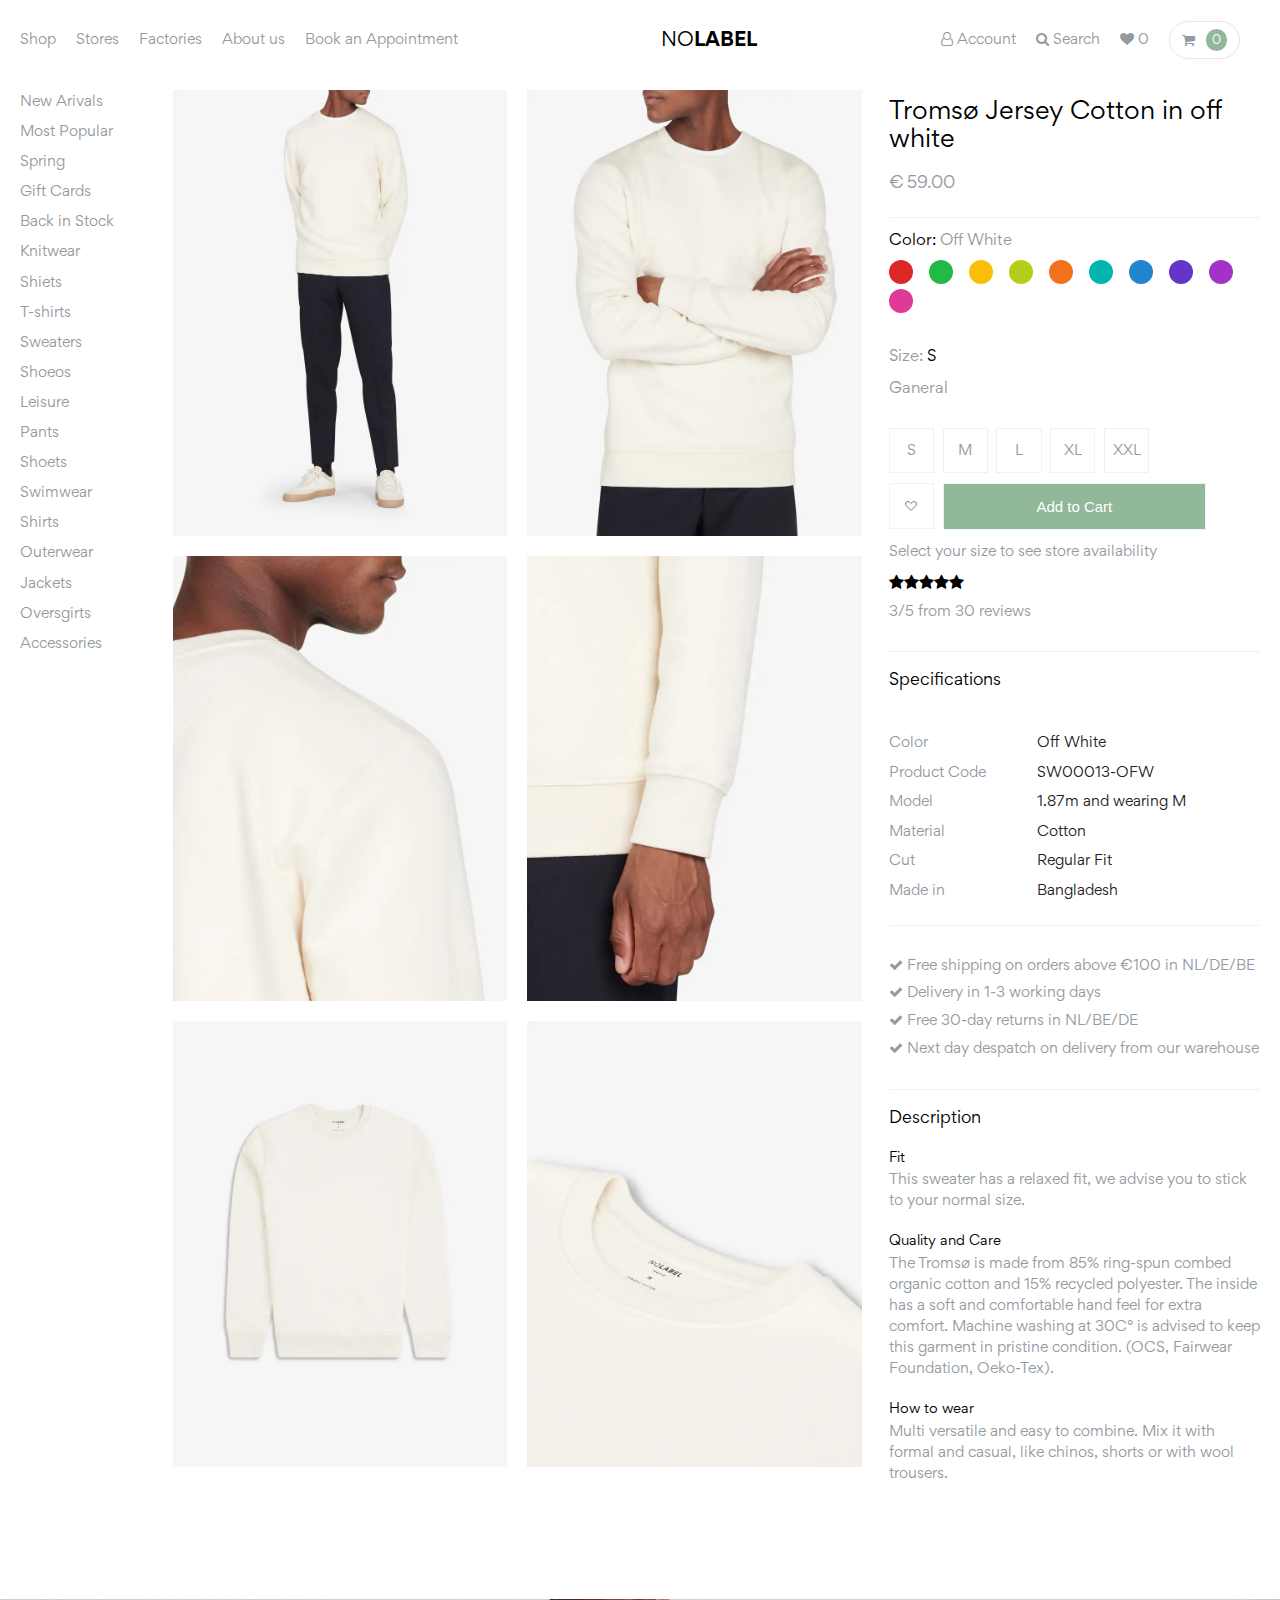
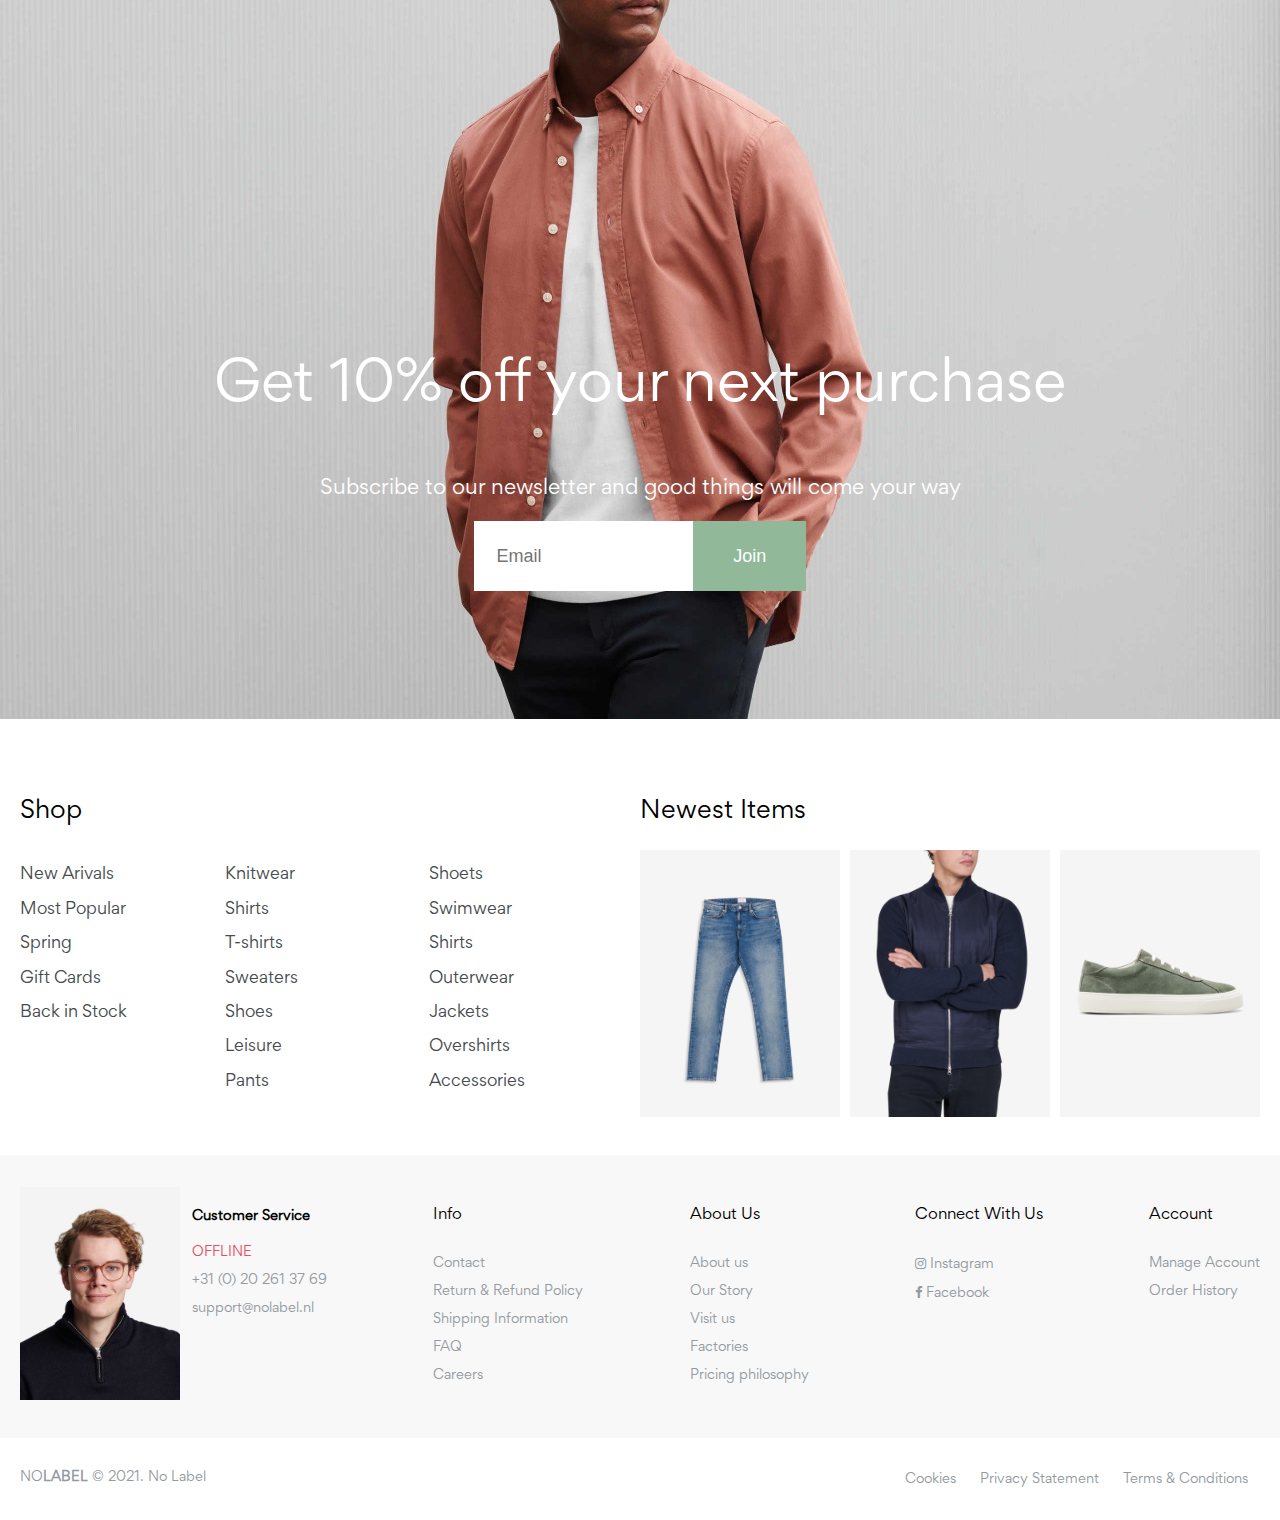
==== product.html @ b24acaa7 "product page update" ====
<!doctype html>
<html lang="en">

<head>
    <meta charset="UTF-8" />
    <meta name="viewport" content="width=device-width, initial-scale=1, user-scalable=no, viewport-fit=cover" />
    <meta http-equiv="X-UA-Compatible" content="ie=edge" />
    <title>NoLabeL</title>
    <meta name="author" content="Noah Makmel" />
    <link rel="stylesheet" href="./assets/styles/font-awesome.min.css" />
    <link rel="stylesheet" href="./assets/styles/style.css" />
    <link rel="stylesheet" href="./assets/styles/product.css" />
    <link rel="icon" href="./assets/images/favico.ico" type="image/x-icon" />
</head>

<body class="fix_navbar">

    <!-- ********** | NAVBAR | ********** -->
    <header class="nav_main">
        <nav class=" container">
            <!-- menu lists -->
            <ul>
                <li><a id="mega_menu_action" href="#">Shop</a></li>
                <li><a href="#">Stores</a></li>
                <li><a href="#">Factories</a></li>
                <li><a href="#">About us</a></li>
                <li><a href="#">Book an Appointment</a></li>
            </ul>
            <!-- logo -->
            <div class="nav_center_h">
                <h3>NO<span>LABEL</span></h3>
            </div>
            <!-- rigth menu -->
            <ul>
                <li>
                    <a href="#">
                        <i class="fa fa-user-o" aria-hidden="true"> </i>
                        <span> Account</span>
                    </a>
                </li>
                <li>
                    <a href="#">
                        <i class="fa fa-search" aria-hidden="true"></i>
                        <span> Search</span>
                    </a>
                </li>
                <li>
                    <a href="#">
                        <i class="fa fa-heart" aria-hidden="true"></i>
                        <span> 0</span>
                    </a>
                </li>
                <li>
                    <a href="#" class="nav_main_list_button">
                        <i class="fa fa-shopping-cart" aria-hidden="true"></i>
                        <span>0</span>
                    </a>
                </li>
            </ul>
        </nav>

        <!-- ********** | NAVBAR SHOP SECTION | ********** -->
        <section class="navbar_shop_mega">
            <div class="container">
                <nav>
                    <div>
                        <ul>
                            <li><a href="#">New Arivals </a></li>
                            <li><a href="#">Most Popular</a></li>
                            <li><a href="#">Spring</a></li>
                            <li><a href="#">Gift Cards</a></li>
                            <li><a href="#">Back in Stock</a></li>
                        </ul>
                        <ul>
                            <li><a href="#">Knitwear </a></li>
                            <li><a href="#">Shirts</a></li>
                            <li><a href="#">T-shirts</a></li>
                            <li><a href="#">Sweaters</a></li>
                            <li><a href="#">Shoes</a></li>
                            <li><a href="#">Leisure Wear</a></li>
                            <li><a href="#">Pants</a></li>
                        </ul>
                        <ul>
                            <li><a href="#">Shorts </a></li>
                            <li><a href="#">Swimwear</a></li>
                            <li><a href="#">Polo Shirts</a></li>
                            <li><a href="#">Outerwear</a></li>
                            <li><a href="#">Jackets</a></li>
                            <li><a href="#">Overshirts</a></li>
                            <li><a href="#">Accessories</a></li>
                        </ul>
                    </div>
                    <div>
                        <ul>
                            <li>
                                <img src="./assets/images/bgImage.jpg" alt="Men in blouse">
                            </li>
                        </ul>
                        <ul>
                            <li>
                                <img src="./assets/images/bgImage.jpg" alt="Men in blouse">
                            </li>
                        </ul>
                    </div>
                </nav>
            </div>
        </section>


        <!-- ********** | MOBILE NAVBAR | ********** -->
        <nav class="nav_main_mob_navbar">
            <div class="container">
                <!-- TODO: EXTERNAL SVGs FILES -->
                <ul>
                    <li id="open_btn">
                        <i class="fa fa-bars" aria-hidden="true"></i>
                    </li>
                    <li id="close_btn">
                        <i class="fa fa-times" aria-hidden="true"></i>
                    </li>
                    <li>
                        <i class="fa fa-search" aria-hidden="true"></i>
                    </li>
                </ul>
                <div class="nav_center_h">
                    <h3>NO<span>LABEL</span></h3>
                </div>
                <ul>
                    <li>
                        <a href="#" class="nav_main_list_button">
                            <i class="fa fa-shopping-cart" aria-hidden="true"></i>
                            <span>0</span>
                        </a>
                    </li>
                </ul>
            </div>
        </nav>

        <!-- ********** | MOBILE MENU | ********** -->
        <nav class="short_mob">

            <ul>
                <li>Shop</li>
                <li><a href="#">New Arivals </a></li>
                <li><a href="#">Most Popular</a></li>
                <li><a href="#">Spring</a></li>
                <li><a href="#">Gift Cards</a></li>
                <li><a href="#">Back in Stock</a></li>
            </ul>

            <div>
                <ul>
                    <li><a href="#">Knitwear </a></li>
                    <li><a href="#">Shirts</a></li>
                    <li><a href="#">T-shirts</a></li>
                    <li><a href="#">Sweaters</a></li>
                    <li><a href="#">Shoes</a></li>
                    <li><a href="#">Leisure</a></li>
                    <li><a href="#">Pants</a></li>
                </ul>
                <ul>
                    <li><a href="#">Shorts </a></li>
                    <li><a href="#">Swimwear</a></li>
                    <li><a href="#">Shirts</a></li>
                    <li><a href="#">Outerwear</a></li>
                    <li><a href="#">Jackets</a></li>
                    <li><a href="#">Overshirts</a></li>
                    <li><a href="#">Accessories</a></li>
                </ul>
            </div>

            <div class="about_stories">
                <p>About Us</p>
                <p>Stores</p>
            </div>

            <ul>
                <li>Account</li>
                <li><a href="#">Login</a></li>
                <li><a href="#">Manage Acoount</a></li>
                <li><a href="#">Create Account</a></li>
            </ul>

            <ul>
                <li>Info</li>
                <li><a href="#">Contact</a></li>
                <li><a href="#">Return & Refund Policy</a></li>
                <li><a href="#">Shipping Information</a></li>
                <li><a href="#">FAQ</a></li>
                <li><a href="#">Careers</a></li>
            </ul>
        </nav>
    </header>


    <!-- ********** | MAIN | ********** -->
    <main>

        <section class="shown_side container">


            <!-- ********** | Extra Nav | *********** -->
            <ul class="shop_nav">
                <li><a href="#">New Arivals</a></li>
                <li><a href="#">Most Popular</a></li>
                <li><a href="#">Spring</a></li>
                <li><a href="#">Gift Cards</a></li>
                <li><a href="#">Back in Stock</a></li>
                <li><a href="#">Knitwear</a></li>
                <li><a href="#">Shiets</a></li>
                <li><a href="#">T-shirts</a></li>
                <li><a href="#">Sweaters</a></li>
                <li><a href="#">Shoeos</a></li>
                <li><a href="#">Leisure</a></li>
                <li><a href="#">Pants</a></li>
                <li><a href="#">Shoets</a></li>
                <li><a href="#">Swimwear</a></li>
                <li><a href="#">Shirts</a></li>
                <li><a href="#">Outerwear</a></li>
                <li><a href="#">Jackets</a></li>
                <li><a href="#">Oversgirts</a></li>
                <li><a href="#">Accessories</a></li>
            </ul>


            <!-- ********** | MOBILE SLIDER | *********** -->
            <div class="mobile_slider">
                <div class="slideshow-container media_img">
                    <img class="mySlides" alt="" src="./assets/images/back01.jpg" />
                    <img class="mySlides" alt="" src="./assets/images/back02.jpg" />
                    <img class="mySlides" alt="" src="./assets/images/back03.jpg" />
                    <img class="mySlides" alt="" src="./assets/images/back04.jpg" />
                    <img class="mySlides" alt="" src="./assets/images/back05.jpg" />
                    <img class="mySlides" alt="" src="./assets/images/back06.jpg" />
                    <img class="mySlides" alt="" src="./assets/images/back07.jpg" />
                    <a class="prev" id="prev_action">&#10094;</a>
                    <a class="next" id="next_action">&#10095;</a>
                </div>
            </div>

            <!-- ********** | PHOTOS | *********** -->
            <div class="imagesshown">
                <div>
                    <img src="./assets/images/back01.jpg" alt="">
                    <img src="./assets/images/back02.jpg" alt="">
                    <img src="./assets/images/back03.jpg" alt="">
                    <img src="./assets/images/back04.jpg" alt="">
                    <img src="./assets/images/back05.jpg" alt="">
                    <img src="./assets/images/back06.jpg" alt="">
                </div>
            </div>

            <!-- ********** | PRODUCT DESIGN & COLORS | ********** -->
            <aside>
                <div class="design_head">
                    <h2>Tromsø Jersey Cotton in off white</h2>
                    <div>€ 59.00</div>
                </div>

                <form action="#" method="POST">

                    <div class="colors_selector">
                        <p><span>Color: </span>Off White</p>

                        <!-- https://codepen.io/wildbeard/pen/eZZPZr  -->
                        <input type="radio" name="color" id="red" value="red" />
                        <label for="red"><span class="red"></span></label>

                        <input type="radio" name="color" id="green" />
                        <label for="green"><span class="green"></span></label>

                        <input type="radio" name="color" id="yellow" />
                        <label for="yellow"><span class="yellow"></span></label>

                        <input type="radio" name="color" id="olive" />
                        <label for="olive"><span class="olive"></span></label>

                        <input type="radio" name="color" id="orange" />
                        <label for="orange"><span class="orange"></span></label>

                        <input type="radio" name="color" id="teal" />
                        <label for="teal"><span class="teal"></span></label>

                        <input type="radio" name="color" id="blue" />
                        <label for="blue"><span class="blue"></span></label>

                        <input type="radio" name="color" id="violet" />
                        <label for="violet"><span class="violet"></span></label>

                        <input type="radio" name="color" id="purple" />
                        <label for="purple"><span class="purple"></span></label>

                        <input type="radio" name="color" id="pink" />
                        <label for="pink"><span class="pink"></span></label>
                    </div>

                    <div class="size_main">
                        <p>Size: <span>S</span></p>
                        <p>Ganeral</p>

                        <div class="size_main">
                            <input type="radio" name="size" id="size_s" />
                            <label for="size_s">S</label>
                            <input type="radio" name="size" id="size_m" />
                            <label for="size_m">M</label>
                            <input type="radio" name="size" id="size_l" />
                            <label for="size_l">L</label>
                            <input type="radio" name="size" id="size_xl" />
                            <label for="size_xl">XL</label>
                            <input type="radio" name="size" id="size_xxl" />
                            <label for="size_xxl">XXL</label>
                        </div>
                    </div>

                    <div class="fav_cart_btns">
                        <button class="fav_btn">
                            <!-- TODO: EXTERNAL FILE -->
                            <svg width="12" height="11">
                                <path
                                    d="M10.705 1.16C10.267.742 9.635.5 8.99.5c-.676 0-1.31.264-1.768.768L5.964 2.442 5.622 2.1l-.903-.904C4.281.758 3.63.5 2.966.5c-.664 0-1.316.258-1.754.697-.95.95-.95 2.568 0 3.57l4.766 4.766 4.775-4.775c.998-.949.998-2.552-.01-3.56l-.038-.039z"
                                    fill-rule="nonzero" fill="none"></path>
                            </svg>
                        </button>
                        <input type="submit" class="cart_btn" value="Add to Cart" />
                    </div>

                </form>

                <p>Select your size to see store availability</p>

                <div class="stars_div">
                    <!-- TODO: NEED TO REPLACE TO SVGs -->
                    <i class="fa fa-star active_star" aria-hidden="true"></i>
                    <i class="fa fa-star active_star" aria-hidden="true"></i>
                    <i class="fa fa-star active_star" aria-hidden="true"></i>
                    <i class="fa fa-star" aria-hidden="true"></i>
                    <i class="fa fa-star" aria-hidden="true"></i>
                </div>
                <p>3/5 from 30 reviews</p>

                <h3>Specifications</h3>
                <ul class="specification">
                    <li>
                        <span>Color</span>
                        <span>Off White</span>
                    </li>
                    <li>
                        <span>Product Code</span>
                        <span>SW00013-OFW</span>
                    </li>
                    <li>
                        <span>Model</span>
                        <span>1.87m and wearing M</span>
                    </li>
                    <li>
                        <span>Material</span>
                        <span>Cotton</span>
                    </li>
                    <li>
                        <span>Cut</span>
                        <span>Regular Fit</span>
                    </li>
                    <li>
                        <span>Made in</span>
                        <span>Bangladesh</span>
                    </li>
                </ul>

                <ul class="chiipng">
                    <!-- TODO: NEED TO REPLACE TO SVGs -->
                    <li>
                        <i class="fa fa-check" aria-hidden="true"></i> Free shipping on orders above €100 in
                        NL/DE/BE
                    </li>
                    <li>
                        <i class="fa fa-check" aria-hidden="true"></i> Delivery in 1-3 working days
                    </li>
                    <li>
                        <i class="fa fa-check" aria-hidden="true"></i> Free 30-day returns in NL/BE/DE
                    </li>
                    <li>
                        <i class="fa fa-check" aria-hidden="true"></i> Next day despatch on delivery from our
                        warehouse
                    </li>
                </ul>


                <div class="fit_quality">
                    <h3>Description</h3>
                    <h5>Fit</h5>
                    <p>This sweater has a relaxed fit, we advise you to stick to your normal size.</p>

                    <h5>Quality and Care</h5>
                    <p>
                        The Tromsø is made from 85% ring-spun combed organic cotton and 15% recycled polyester. The
                        inside has a soft and comfortable hand feel for extra comfort. Machine washing at 30C° is
                        advised to keep this garment in pristine condition. (OCS, Fairwear Foundation, Oeko-Tex).
                    </p>

                    <h5>How to wear</h5>
                    <p>
                        Multi versatile and easy to combine. Mix it with formal and casual, like chinos, shorts or with
                        wool trousers.
                    </p>
                </div>

            </aside>

        </section>

        <!-- ********** | SUBSCRIBE SECTION | ********** -->
        <section class="subscribe">
            <div>
                <h2>Get 10% off your next purchase</h2>
                <p>Subscribe to our newsletter and good things will come your way</p>
                <form action="#" method="POST">
                    <input type="email" placeholder="Email" required />
                    <button type="submit">Join</button>
                </form>
            </div>
        </section>

        <!-- ********** | MENU BEFORE FOOTER SECTION | ********** -->
        <section class="container before_footer">
            <!-- Shop Arrivals -->
            <div class="shop_arrivals_main">
                <h3>Shop</h3>
                <div>
                    <ul>
                        <li><a href="#">New Arivals </a></li>
                        <li><a href="#">Most Popular</a></li>
                        <li><a href="#">Spring</a></li>
                        <li><a href="#">Gift Cards</a></li>
                        <li><a href="#">Back in Stock</a></li>
                    </ul>
                    <ul>
                        <li><a href="#">Knitwear </a></li>
                        <li><a href="#">Shirts</a></li>
                        <li><a href="#">T-shirts</a></li>
                        <li><a href="#">Sweaters</a></li>
                        <li><a href="#">Shoes</a></li>
                        <li><a href="#">Leisure</a></li>
                        <li><a href="#">Pants</a></li>
                    </ul>
                    <ul>
                        <li><a href="#">Shoets </a></li>
                        <li><a href="#">Swimwear</a></li>
                        <li><a href="#">Shirts</a></li>
                        <li><a href="#">Outerwear</a></li>
                        <li><a href="#">Jackets</a></li>
                        <li><a href="#">Overshirts</a></li>
                        <li><a href="#">Accessories</a></li>
                    </ul>
                </div>
            </div>

            <!-- New Items -->
            <div class="pic_arrivals_main">
                <h3>Newest Items</h3>
                <div>
                    <a href="#">
                        <img class="pic-1" alt="" src="./assets/images/img12.jpg" />
                        <img class="pic-2" alt="" src="./assets/images/img13.jpg" />
                    </a>
                    <a href="#">
                        <img class="pic-1" alt="" src="./assets/images/img14.jpg" />
                        <img class="pic-2" alt="" src="./assets/images/img15.jpg" />
                    </a>
                    <a href="#">
                        <img class="pic-1" alt="" src="./assets/images/img16.jpg" />
                        <img class="pic-2" alt="" src="./assets/images/img17.jpg" />
                    </a>
                </div>
            </div>
        </section>


    </main>

    <!-- ********** | FOOTER | ********** -->
    <footer>
        <!-- Nav Footer -->
        <nav class="container">
            <div>
                <div>
                    <img src="./assets/images/CS_Tom.jpg" alt="">
                </div>
                <div>
                    <h5>Customer Service</h5>
                    <p>OFFLINE</p>
                    <a href="tel:+310202613769">+31 (0) 20 261 37 69</a>
                    <a href="mailto:support@nolabel.nl">support@nolabel.nl</a>
                </div>
            </div>
            <div>
                <h4>Info</h4>
                <ul>
                    <li><a href="#">Contact</a></li>
                    <li><a href="#">Return & Refund Policy</a></li>
                    <li><a href="#">Shipping Information</a></li>
                    <li><a href="#">FAQ</a></li>
                    <li><a href="#">Careers</a></li>
                </ul>
            </div>
            <div>
                <h4>About Us</h4>
                <ul>
                    <li><a href="#">About us</a></li>
                    <li><a href="#">Our Story</a></li>
                    <li><a href="#">Visit us</a></li>
                    <li><a href="#">Factories</a></li>
                    <li><a href="#">Pricing philosophy</a></li>
                </ul>
            </div>
            <div>
                <h4>Connect With Us</h4>
                <ul>
                    <!-- TODO: EXTERNAL SVGs FILES -->
                    <li>
                        <a href="#">
                            <i class="fa fa-instagram" aria-hidden="true"></i>
                            Instagram
                        </a>
                    </li>
                    <li>
                        <a href="#">
                            <i class="fa fa-facebook" aria-hidden="true"></i>
                            Facebook
                        </a>
                    </li>
                </ul>
            </div>
            <div>
                <h4>Account</h4>
                <ul>
                    <li><a href="#">Manage Account</a></li>
                    <li><a href="#">Order History</a></li>
                </ul>
            </div>
        </nav>
        <!-- Bottom Footer -->
        <section class="last_footer">
            <div class="container">
                <div>
                    <span>NO<strong>LABEL</strong></span>
                    <span>&copy; 2021. No Label</span>
                </div>
                <ul>
                    <li><a href="#">Cookies</a></li>
                    <li><a href="#">Privacy Statement</a></li>
                    <li><a href="#">Terms &amp; Conditions</a></li>
                </ul>
            </div>
        </section>

    </footer>

    <script src="./assets/scripts/scripts.js"></script>
</body>

</html>
---- assets/styles/style.css ----
@charset "UTF-8";

/* CSS Document */
*,
*::after,
*::before {
    box-sizing: border-box;
}

:focus {
    outline: 0;
}

html {
    line-height: 1.15;
    -webkit-text-size-adjust: 100%;
}

body {
    margin: 0;
    padding: 0;
    font-family: 'Gordita Regular', Verdana, Tahoma, sans-serif;
}

.container {
    width: 100%;
    max-width: 90em;
    margin: 0 auto;
    padding-left: 1.25em;
    padding-right: 1.25em;
}

.hidden {
    display: none;
}

.text-center {
    text-align: center;
}

a {
    color: #949aa1;
    text-decoration: none;
    transition: all .3s;
    position: relative;
    left: 0;
}

a:hover {
    left: 0.1875em;
    color: #000;
}


p {
    color: #949aa1;
    font-size: 14px;
}

.fix_navbar {
    padding-top: 80px;
}

/* ********** | NAVBAR | ********** */
.nav_main {
    position: fixed;
    top: 0;
    width: 100%;
    left: 0;
    z-index: 2;
    background-color: #fff;
}

.nav_main > .container{
    display: flex;
    justify-content: space-between;
    padding-top: 0.9375em;
    padding-bottom: 0.375em;
}
.nav_main > .container a:hover{
    left: 0;
}


/* NAVBAR - menu lists */
.nav_main > .container ul {
    display: flex;
    margin-left: 0;
    padding-left: 0;
    list-style: none;
}

.nav_main > .container ul li {
    margin-right: 1.25em;
}

.nav_main > .container ul a {
    font-size: 0.875em;
}


/* NAVBAR - logo */
.nav_center_h {
    margin-top: -0.1875em;
}

.nav_center_h h3 {
    font-weight: 300;
}

.nav_center_h span {
    font-weight: 600;
    font-family: 'Gordita Bold', Verdana, Tahoma, sans-serif;
    ;
}
/* NAVBAR - rigth menu  */
.nav_main_list_button {
    background-color: #fff;
    border: .075em solid #e7e7e7;
    border-radius: 1.8em;
    display: block;
    padding: 0.55em .85em;
    margin-top: -0.75em;
    display: flex;
    align-items: center;
}

.nav_main_list_button i {
    color: #949aa1;
    transition: color 0.5s;
}
.nav_main_list_button:hover{
    left: 0;
}
.nav_main_list_button:hover i {
    color: #222;
}

.nav_main_list_button span {
    width: 1.8em;
    height: 1.8em;
    display: inline-block;
    background-color: #91b898;
    border-radius: 50%;
    font-size: 0.85em;
    margin-left: 0.9375em;
    color: #fff;
    text-align: center;
    line-height: 2.15em;
}

@media screen and (max-width: 992px) {
    .nav_main > .container {
        display: none;
    }

    .nav_main_list_button {
        border-radius: 1.8em;
        padding: 0.45em .65em;
        margin-top: -0.25em;
    }
    
    .nav_main_list_button span {
        width: 1.5em;
        height: 1.5em;
        border-radius: 50%;
        font-size: 0.55em;
        margin-left: 0.9375em;
        text-align: center;
        line-height: 1.7em;
    }


}


/* ********** | NAVBAR SHOP SECTION | ********** */
.navbar_shop_mega{
    display: none;
}
.navbar_shop_mega nav,
.navbar_shop_mega nav div {
    display: flex;
    justify-content: space-between;
}

.navbar_shop_mega nav div {
    flex-grow: 2;
}
.navbar_shop_mega nav div ul:last-child{
    padding-right: 15%;
}

.navbar_shop_mega nav div:nth-child(2) {
    flex-grow: 1;
}

.navbar_shop_mega ul {
    margin-left: 0;
    padding-left: 0;
    list-style: none;
}

.navbar_shop_mega nav ul li {
    margin-top: 0.7em;
}

.navbar_shop_mega nav a {
    font-size: 0.875em;
}

.navbar_shop_mega nav div:nth-child(2) ul {
    display: flex;
    justify-content: space-between;
    width: 100%;
}
.navbar_shop_mega nav img {
    width: 9.375em;
}


/* ********** | MOBILE NAVBAR | ********** */
.nav_main_mob_navbar {
    display: flex;
    justify-content: space-between;
    padding-top: 0.375em;
    padding-bottom: 0.375em;
}
.nav_main_mob_navbar ul{
    list-style: none;
    display: flex;
    margin-left: 0;
    padding-left: 0;
}
.nav_main_mob_navbar ul li {
    margin-right: 1.25em;
}
.nav_main_mob_navbar ul li:nth-child(2){
    display: none;
}
.nav_main_mob_navbar .container{
    display: flex;
    justify-content: space-between;
    align-items: center;
}



/* ********** | MOBILE MENU | ********** */
.short_mob {
    width: 0;
    overflow-y: scroll;
    height: 92vh;
    position: fixed;
    background-color: #fff;
    transition: all .3s;
}

/* .short_mob.is_open {
    width: 350px;
} */

.short_mob ul {
    list-style: none;
}

.short_mob ul li {
    margin: 1.25em 2.8125em 0 0;
    color: #222;
}

.short_mob ul li a {
    color: #949aa1;
    font-size: 0.875em;
    transition: all .3s;
}

.short_mob ul li a:hover {
    margin-left: 0.1875em;
    color: #000;
}

.short_mob div:nth-child(2){
    display: flex;
}

.about_stories p {
    color: #949aa1;
    font-size: 0.875em;
    border-bottom: 0.0625em solid #f0f1f1;
    padding: 0.625em 0 1.25em 2.5em;
}


@media screen and (min-width: 991px) {
    .nav_main_mob_navbar {
        display: none;
    }
    .short_mob {
        display: none;
    }
}

/* ********** | TEXT SLIDER | ********** */
#slider {
    width: 100%;
    height: 5em;
    overflow: hidden;
    background-color: #f8f8f8;
}

#slider ul {
    position: relative;
    margin: 0;
    margin-top: 0.625em;
    padding: 0;
    transition: all 1s;
    list-style: none;
}

#slider li {
    position: absolute;
    text-align: center;
    width: 100%;
    padding: 1.25em 0;
    background: #f8f8f8;
}


/* ********** | NEW ARRIVALS SECTION | ********** */
.hero {
    background: url('../images/img01.jpg') center no-repeat;
    background-size: cover;
    width: 100%;
    height: 100vh;
    position: relative;
}

.headerHeading {
    position: absolute;
    top: 25%;
    right: 10%;
}

@media only screen and (max-width:991px) {
    .headerHeading {
        right: unset;
        left: 5%;
    }
}


.headerHeading h3 {
    color: #fff;
    font-size: 3.125em;
    margin-bottom: 0.625em;
    font-weight: 300;
    width: 100%;
    max-width: 380px;
}

.headerHeading p {
    color: #fff;
    font-size: 1.25em;
    margin-top: 0;
    font-weight: 300;
}

.headerHeading a {
    margin-top: 2.5em;
    font-size: 1.25em;
    padding: 0.625em 1.5625em;
    border-radius: 0.0725em;
    background-color: #fff;
    color: #000;
    display: inline-block;
    line-height: 1.5em;
}

.headerHeading a:hover {
    background-color: #ebebeb;
    left: 0;
}

/* ********** | NEW ARRIVALS SECTION 01 | ********** */
.main_show {
    margin-top: 5em;
}

.main_show h2 {
    color: #949aa1;
    font-weight: 300;
    padding: 0 0.625em 1em;
    text-align: center;
}

.newshow {
    display: flex;
    justify-content: space-around;
    flex-wrap: wrap;
}

.newshow>div {
    display: flex;
    flex-direction: column;
    align-items: center;
}

.newshow img {
    width: 100%;
    max-width: 40em;
}

.newshow h4 {
    font-size: 1.5em;
    font-weight: 300;
    margin-bottom: 0;
}

.newshow p {
    color: #949aa1;
    text-align: center;
    font-size: 1em;
}

.newshow a {
    display: block;
    font-size: 1em;
    padding: 1em 1.5em;
    border: 0.0313em solid #b9babb;
    margin-bottom: 4em;
}

.newshow a:hover {
    left: 0;
    border: 0.0313em solid #464b4f;
}

.extra_img {
    background: url('../images/asset-10.jpeg') top center no-repeat;
    background-size: cover;
    width: 100%;
    height: 100vh;
}

/* ********** | PRODUCT SECTION | ********** */
.product_sec {
    display: flex;
    justify-content: center;
    flex-wrap: wrap;
    margin-top: 6.25em;
}

.product_sec>a {
    width: 16.25em;
    margin-bottom: 1.25em;
    display: block;
}

.product_sec>a:hover {
    left: 0;
}

.product_sec p {
    font-size: 0.875em;
    margin-top: 0;
    color: #464b4f;
}

.product_sec p span {
    display: inline-block;
    margin-left: 0.8125em;
    color: #949aa1;
    font-size: 0.8125em;
}

.product_sec img {
    width: 16em;
    margin-bottom: 0.8125em;
}


/* ********** | SUBSCRIBE SECTION | **********  */
.subscribe {
    margin-top: 6.25em;
    background: url('../images/img11.jpg') center top no-repeat;
    background-size: cover;
    width: 100%;
    height: 80vh;
    display: flex;
    align-items: flex-end;
    justify-content: center;
    margin-bottom: 3em;
}

.subscribe>div {
    display: flex;
    align-items: center;
    justify-content: center;
    flex-direction: column;
    padding-bottom: 10%;
}

.subscribe h2 {
    font-size: 3.4375em;
    color: #fff;
    font-weight: 300;
    margin-bottom: 0.625em;
    text-align: center;
}

.subscribe p {
    font-size: 1.25em;
    margin-top: 1.25em;
    color: #ffffff;
    font-weight: 400;
    text-align: center;
}

.subscribe form {
    display: flex;
    justify-content: center;
    align-items: center;
}

.subscribe input {
    min-width: 12.5em;
    max-width: 20%;
    height: 3.875em;
    padding-left: 1.25em;
    border: none;
    font-size: 1.125em;
    font-weight: 300;
}

.subscribe button {
    background-color: #91b898;
    margin-left: -0.3125em;
    min-width: 6.25em;
    max-width: 9.375em;
    height: 3.875em;
    border: none;
    font-size: 1.125em;
    font-weight: 300;
    cursor: pointer;
    color: #fff;
}

/* ********** | MENU BEFORE FOOTER SECTION | **********  */
/* Shop Arrivals */
.before_footer {
    display: flex;
    padding-top: 2em;
    padding-bottom: 2em;
}

.shop_arrivals_main,
.pic_arrivals_main {
    flex: 1 0 50%;
}

.shop_arrivals_main h3,
.pic_arrivals_main h3 {
    font-size: 1.5em;
    font-weight: 300;
    margin: 0 0 1em 0;
}

.shop_arrivals_main>div {
    display: flex;
    flex-wrap: wrap;
}

.shop_arrivals_main>div ul {
    margin: 0;
    padding: 0;
    flex-basis: 33%;
    list-style: none;
}

.shop_arrivals_main>div ul a {
    margin-top: 1em;
    display: block;
    color: #464b4f;
}

@media only screen and (max-width:991px) {
    .shop_arrivals_main>div ul {
        flex-basis: 100%;
    }
}


/* New Items */
.pic_arrivals_main>div {
    display: flex;
    flex-wrap: wrap;
    justify-content: space-between;
}

.pic_arrivals_main a:hover {
    left: 0;
}

.pic_arrivals_main a {
    display: block;
    width: 12.5em;
    position: relative
}

.pic_arrivals_main a img {
    width: 100%;
    height: auto
}

/* Hover Animation */
.pic_arrivals_main a .pic-1 {
    opacity: 1;
    transition: all .5s ease-out 0s
}

.pic_arrivals_main a:hover .pic-1 {
    opacity: 0
}

.pic_arrivals_main a .pic-2 {
    position: absolute;
    top: 0;
    left: 0;
    opacity: 0;
    transition: all .5s ease-out 0s
}

.pic_arrivals_main a:hover .pic-2 {
    opacity: 1
}



@media only screen and (max-width:991px) {
    .product-grid {
        margin-bottom: 1.875em
    }
}

/* ********** | FOOTER | ********** */
/* Nav Footer */
footer {
    background-color: #f8f8f8;
}

footer nav {
    padding-top: 2em;
    padding-bottom: 2em;
    display: flex;
    justify-content: space-between;
}

footer nav>div {
    display: flex;
    flex-direction: column;
}

footer nav div:first-child {
    justify-content: space-around;
    flex-direction: row;
}

footer nav div:first-child img {
    width: 10em;
    height: auto;
    margin-right: .75em;
}

footer nav div:first-child>div {
    flex: 1 0 50%;
}

footer nav h4 {
    font-size: 0.9375em;
    font-weight: 300;
}

footer nav ul {
    padding: 0;
    margin: 0;
    list-style: none;
}

footer nav a,
footer nav p {
    margin-top: 1em;
    font-size: 0.8125em;
    display: block;
}

footer nav p {
    color: rgb(231, 77, 101);
}

@media only screen and (max-width:991px) {
    footer nav {
        flex-wrap: wrap;
    }

    footer nav>div {
        flex-basis: 50%;
    }
}

/* Bottom Footer */
.last_footer {
    background-color: #fff;
}

.last_footer .container {
    display: flex;
    flex-wrap: wrap;
    align-items: center;
    padding-top: 2em;
    padding-bottom: 2em;
    justify-content: center;
}

.last_footer .container>div,
.last_footer .container>ul {
    flex: 1 0 50%;
}

.last_footer .container>div,
.last_footer .container>ul a {
    color: #949aa1;
    font-size: 0.8125em;
}

.last_footer .container>ul {
    display: flex;
    justify-content: flex-end;
    list-style: none;
    padding: 0;
    margin: 0;
}

.last_footer .container>ul li {
    margin: 0 .75em;
}

.last_footer .container>ul a:hover {
    color: #000;
}

@media only screen and (max-width:991px) {
    .last_footer .container>div {
        text-align: center;
        margin-bottom: 1.5em;
    }

    .last_footer .container>ul {
        justify-content: center;
    }
}


/* #### FOTNS #### */
@font-face {
    font-family: 'Gordita Regular';
    font-style: normal;
    font-weight: normal;
    src: local('Gordita Regular'), url('../fonts/Gordita Regular.woff') format('woff');
}


@font-face {
    font-family: 'Gordita Regular Italic';
    font-style: normal;
    font-weight: normal;
    src: local('Gordita Regular Italic'), url('../fonts/Gordita Regular Italic.woff') format('woff');
}


@font-face {
    font-family: 'Gordita Thin';
    font-style: normal;
    font-weight: normal;
    src: local('Gordita Thin'), url('../fonts/Gordita Thin.woff') format('woff');
}


@font-face {
    font-family: 'Gordita Thin Italic';
    font-style: normal;
    font-weight: normal;
    src: local('Gordita Thin Italic'), url('../fonts/Gordita Thin Italic.woff') format('woff');
}


@font-face {
    font-family: 'Gordita Light';
    font-style: normal;
    font-weight: normal;
    src: local('Gordita Light'), url('../fonts/Gordita Light.woff') format('woff');
}


@font-face {
    font-family: 'Gordita Light Italic';
    font-style: normal;
    font-weight: normal;
    src: local('Gordita Light Italic'), url('../fonts/Gordita Light Italic.woff') format('woff');
}


@font-face {
    font-family: 'Gordita Medium';
    font-style: normal;
    font-weight: normal;
    src: local('Gordita Medium'), url('../fonts/Gordita Medium.woff') format('woff');
}


@font-face {
    font-family: 'Gordita Medium Italic';
    font-style: normal;
    font-weight: normal;
    src: local('Gordita Medium Italic'), url('../fonts/Gordita Medium Italic.woff') format('woff');
}


@font-face {
    font-family: 'Gordita Bold';
    font-style: normal;
    font-weight: normal;
    src: local('Gordita Bold'), url('../fonts/Gordita Bold.woff') format('woff');
}


@font-face {
    font-family: 'Gordita Bold Italic';
    font-style: normal;
    font-weight: normal;
    src: local('Gordita Bold Italic'), url('../fonts/Gordita Bold Italic.woff') format('woff');
}


@font-face {
    font-family: 'Gordita Black';
    font-style: normal;
    font-weight: normal;
    src: local('Gordita Black'), url('../fonts/Gordita Black.woff') format('woff');
}


@font-face {
    font-family: 'Gordita Black Italic';
    font-style: normal;
    font-weight: normal;
    src: local('Gordita Black Italic'), url('../fonts/Gordita Black Italic.woff') format('woff');
}


@font-face {
    font-family: 'Gordita Ultra';
    font-style: normal;
    font-weight: normal;
    src: local('Gordita Ultra'), url('../fonts/Gordita Ultra.woff') format('woff');
}


@font-face {
    font-family: 'Gordita Ultra Italic';
    font-style: normal;
    font-weight: normal;
    src: local('Gordita Ultra Italic'), url('../fonts/Gordita Ultra Italic.woff') format('woff');
}
---- assets/styles/product.css ----
/* ********** | MAIN | ********** */
.shown_side {
    display: flex;
}

/* ********** | Extra Nav | *********** */

.shop_nav {
    list-style: none;
    margin: 0 2em 0 0;
    padding: 0;
}

.shop_nav a {
    margin-top: 1em;
    display: block;
    font-size: 0.875em;
}

/* ********** | Mobile Slider | ********** */
.slideshow-container {
    position: relative;
    margin: auto;
}

.mobile_slider {
    display: none;
}

.mySlides {
    width: 100%;
}

.prev,
.next {
    cursor: pointer;
    position: absolute;
    top: 50%;
    width: auto;
    margin-top: -1.375em;
    padding: 1em;
    color: white;
    font-weight: bold;
    font-size: 1.125em;
    transition: 0.6s ease;
    border-radius: 0 0.1875em 0.1875em 0;
    user-select: none;
    transition: all .3s;
}

.next {
    right: 0;
    border-radius: 0.1875em 0 0 0.1875em;
}

.prev:hover,
.next:hover {
    background-color: rgba(0, 0, 0, 0.8);
}


.mySlides {
    -webkit-animation-name: mySlides;
    -webkit-animation-duration: 1.5s;
    animation-name: mySlides;
    animation-duration: 1.5s;
}

@-webkit-keyframes mySlides {
    from {
        opacity: .4
    }

    to {
        opacity: 1
    }
}

@keyframes mySlides {
    from {
        opacity: .4
    }

    to {
        opacity: 1
    }
}

@media screen and (min-width: 59.375em) {
    aside {
        width: 25em;
    }

    .hideby1100 {
        display: none;
    }
}

@media screen and (max-width: 68.75em) {
    .list_extra_nav {
        display: none;
    }
}

@media screen and (max-width: 59.375em) {
    .imagesshown {
        display: none;
    }

    .mobile_slider {
        display: block;
    }

    .shown_side {
        flex-wrap: wrap;
    }
}

/* ********** | PHOTOS | *********** */
.imagesshown {
    width: 60%;
    display: flex;
    flex-direction: column;
    flex: 4
}

.imagesshown div {
    display: flex;
    flex-wrap: wrap;
    justify-content: center;
    align-items: center;
}

.imagesshown img {
    width: 45%;
    margin: 0.625em;
}



/* ********** | PRODUCT DESIGN & COLORS | ********** */

aside {
    flex: 2;
    display: flex;
    flex-direction: column;
}

aside h3 {
    font-size: 1em;
    font-weight: 300;
    border-top: 0.0625em solid #f0f1f1;
    padding-top: 1.25em;
}

/* design_head */
.design_head {
    border-bottom: 0.0625em solid #f0f1f1;
    padding-bottom: 1.5em;
}

.design_head h2 {
    font-weight: 300;
    font-size: 1.5em;
}

.design_head div {
    color: #949aa1;
}

/* colors_selector */
.colors_selector span {
    color: #000;
}

.colors_selector p {
    font-size: 0.9375em;
    color: #949aa1;
    margin-bottom: 0.625em;
}


/* https://codepen.io/wildbeard/pen/eZZPZr */
.colors_selector input[type=radio] {
    display: none;
}

.colors_selector input[type=radio]:checked+label span {
    transform: scale(1.25);
}

.colors_selector input[type=radio]:checked+label .red {
    border: 0.125em solid #711313;
}

.colors_selector input[type=radio]:checked+label .orange {
    border: 0.125em solid #873a08;
}

.colors_selector input[type=radio]:checked+label .yellow {
    border: 0.125em solid #816102;
}

.colors_selector input[type=radio]:checked+label .olive {
    border: 0.125em solid #505a0b;
}

.colors_selector input[type=radio]:checked+label .green {
    border: 0.125em solid #0e4e1d;
}

.colors_selector input[type=radio]:checked+label .teal {
    border: 0.125em solid #003633;
}

.colors_selector input[type=radio]:checked+label .blue {
    border: 0.125em solid #103f62;
}

.colors_selector input[type=radio]:checked+label .violet {
    border: 0.125em solid #321a64;
}

.colors_selector input[type=radio]:checked+label .purple {
    border: 0.125em solid #501962;
}

.colors_selector input[type=radio]:checked+label .pink {
    border: 0.125em solid #851554;
}

.colors_selector label {
    display: inline-block;
    width: 1.5em;
    height: 1.5em;
    margin-right: .75em;
    cursor: pointer;
    border-radius: 50%;
}

.colors_selector label:hover span {
    transform: scale(1.25);
}

.colors_selector label span {
    display: block;
    border-radius: 50%;
    width: 100%;
    height: 100%;
    transition: transform 0.2s ease-in-out;
}

.colors_selector label span.red {
    background: #DB2828;
}

.colors_selector label span.orange {
    background: #F2711C;
}

.colors_selector label span.yellow {
    background: #FBBD08;
}

.colors_selector label span.olive {
    background: #B5CC18;
}

.colors_selector label span.green {
    background: #21BA45;
}

.colors_selector label span.teal {
    background: #00B5AD;
}

.colors_selector label span.blue {
    background: #2185D0;
}

.colors_selector label span.violet {
    background: #6435C9;
}

.colors_selector label span.purple {
    background: #A333C8;
}

.colors_selector label span.pink {
    background: #E03997;
}


/* size_main */
.size_main {
    margin-top: 1.875em;
}

.size_main div {
    display: flex;
}

.size_main span {
    color: #000;
}

.size_main p {
    font-size: 0.9375em;
    color: #949aa1;
    margin-bottom: 0.625em;
}


.size_main input[type=radio] {
    display: none;
}

.size_main label,
.fav_btn {
    margin-right: 0.625em;
    background-color: #fff;
    font-size: 0.875em;
    height: 3.225em;
    width: 3.225em;
    border: 0.0313em solid #f0f1f1;
    color: #949aa1;
    cursor: pointer;
    transition: all .3s;
    display: flex;
    align-items: center;
    justify-content: center;
}

.size_main label:hover {
    color: #000;
    background: #f0f1f1;
}

.size_main input[type=radio]:checked+label {
    background-color: #f5f5f5;
}

/* fav_cart_btns */
.fav_cart_btns {
    margin-top: 0.625em;
    display: flex;
}

.fav_btn svg {
    stroke: #777a7c;
}

.fav_btn:hover svg path {
    fill: #777a7c;
}

.cart_btn {
    background-color: #91b898;
    font-size: 0.75em;
    height: 3.125em;
    border: 0.0313em solid #f0f1f1;
    font-size: 0.9375em;
    color: #fff;
    cursor: pointer;
    text-align: center;
    padding: 0 25%;
    margin-left: 0;
    transition: opacity .3s;
}

.cart_btn:hover {
    opacity: 80%;
}

/* stars_div */
.stars_div {
    display: flex;
}

/* specification_main */
.specification {
    list-style: none;
    padding: 0;
}

.specification li {
    display: flex;
    justify-content: space-between;
    margin-top: 0.8375em;
}

.specification span {
    color: #949aa1;
    font-size: 0.875em;
}

.specification span:nth-child(1) {
    flex-basis: 40%;
}

.specification span:nth-child(2) {
    flex-basis: 60%;
    color: #222;
}

/* chiipng */
.chiipng {
    border-top: 0.0625em solid #f0f1f1;
    padding-top: 1.25em;
    margin-top: 0.625em;
    padding-left: 0;
    list-style: none;
}

.chiipng li {
    font-size: 0.875em;
    color: #949aa1;
    margin-top: 0.8375em;
}

/* fit_quality */
.fit_quality h5 {
    font-weight: 300;
    margin-bottom: 0;
}

.fit_quality p {
    line-height: 1.5em;
    margin-top: 0.3125em;
}
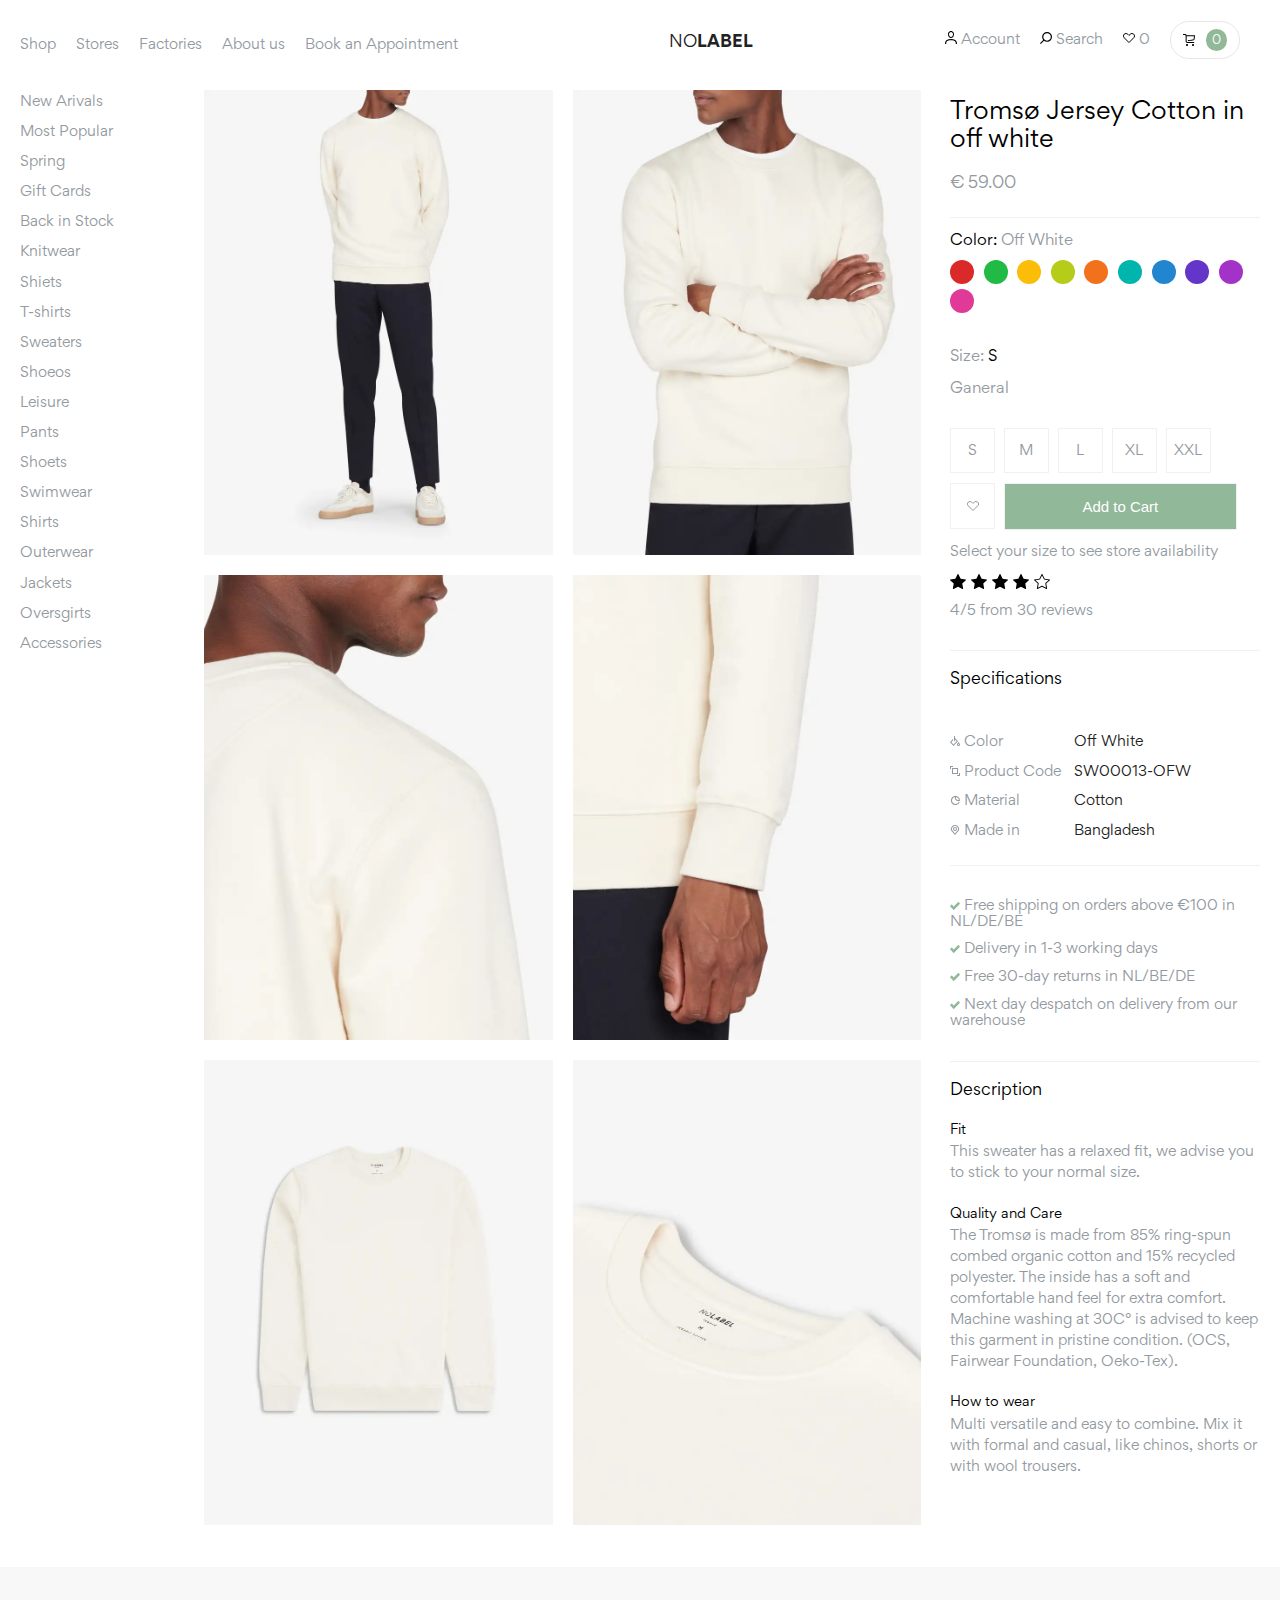
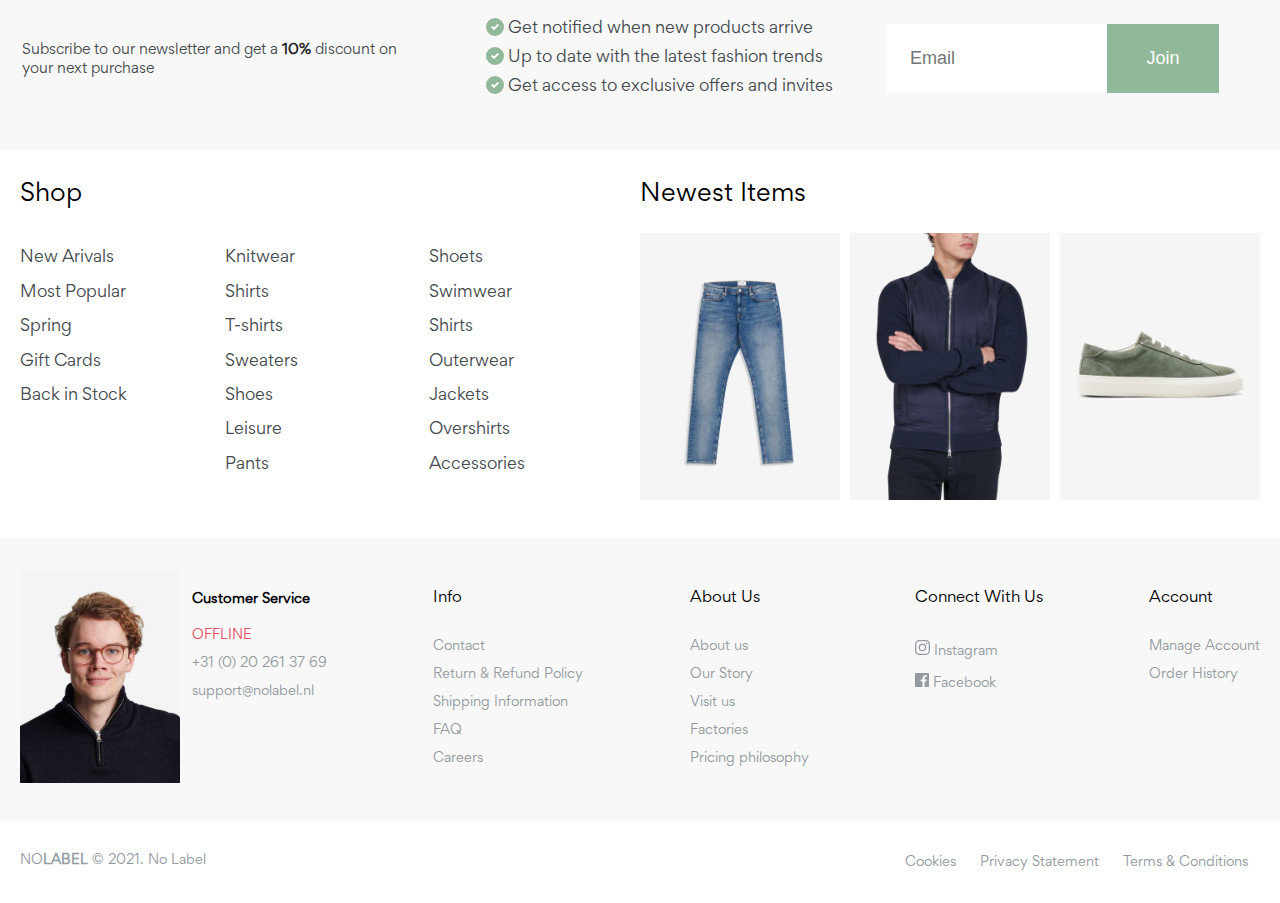
==== commit d863d757: "product page update + svg" ====
--- a/product.html
+++ b/product.html
@@ -7,7 +7,6 @@
     <meta http-equiv="X-UA-Compatible" content="ie=edge" />
     <title>NoLabeL</title>
     <meta name="author" content="Noah Makmel" />
-    <link rel="stylesheet" href="./assets/styles/font-awesome.min.css" />
     <link rel="stylesheet" href="./assets/styles/style.css" />
     <link rel="stylesheet" href="./assets/styles/product.css" />
     <link rel="icon" href="./assets/images/favico.ico" type="image/x-icon" />
@@ -17,7 +16,7 @@
 
     <!-- ********** | NAVBAR | ********** -->
     <header class="nav_main">
-        <nav class=" container">
+        <nav class="container">
             <!-- menu lists -->
             <ul>
                 <li><a id="mega_menu_action" href="#">Shop</a></li>
@@ -28,31 +27,45 @@
             </ul>
             <!-- logo -->
             <div class="nav_center_h">
-                <h3>NO<span>LABEL</span></h3>
+                <a href="index.html">
+                    NO<span>LABEL</span>
+                </a>
             </div>
             <!-- rigth menu -->
             <ul>
                 <li>
                     <a href="#">
-                        <i class="fa fa-user-o" aria-hidden="true"> </i>
+                        <svg width="12" height="13" xmlns="http://www.w3.org/2000/svg">
+                            <path
+                                d="M8.136 5.913C7.565 6.638 6.853 7 6 7c-.853 0-1.566-.363-2.14-1.09C3.287 5.183 3 4.279 3 3.197c0-.565.136-1.094.408-1.588.273-.494.64-.886 1.102-1.175C4.972.144 5.469 0 6 0s1.028.145 1.49.434c.462.29.83.68 1.102 1.175.272.494.408 1.023.408 1.588 0 1.082-.288 1.987-.864 2.716zM7.397 1.66C6.995 1.22 6.53 1 6 1s-.995.219-1.397.656A2.189 2.189 0 0 0 4 3.185c0 .801.19 1.47.572 2.009C4.953 5.73 5.429 6 6 6c.57 0 1.047-.269 1.428-.806C7.81 4.656 8 3.986 8 3.184c0-.58-.2-1.09-.603-1.524zM1.155 13H0l.101-1.22c.125-1.22.694-2.155 1.708-2.805C2.822 8.325 4.219 8 6 8c1.781 0 3.178.324 4.191.971 1.014.647 1.583 1.581 1.708 2.801L12 13h-1.155l-.101-1.116a2.548 2.548 0 0 0-1.17-1.92 4.393 4.393 0 0 0-1.087-.476 7.024 7.024 0 0 0-1.22-.253A11.36 11.36 0 0 0 6 9.168c-.448 0-.87.022-1.267.067a7.024 7.024 0 0 0-1.22.253 4.306 4.306 0 0 0-1.087.48c-.308.196-.57.458-.783.785a2.502 2.502 0 0 0-.387 1.138L1.156 13z"
+                                fill-rule="evenodd" /></svg>
                         <span> Account</span>
                     </a>
                 </li>
                 <li>
                     <a href="#">
-                        <i class="fa fa-search" aria-hidden="true"></i>
+                        <svg width="12" height="12" xmlns="http://www.w3.org/2000/svg">
+                            <path
+                                d="M0 11.147l3.18-3.18a4.805 4.805 0 0 1-1.05-3.036c0-.66.124-1.29.373-1.891A4.822 4.822 0 0 1 3.58 1.442C4.043.98 4.575.623 5.177.374A4.895 4.895 0 0 1 7.069 0a4.963 4.963 0 0 1 3.489 1.442c.463.464.819.996 1.068 1.598.25.601.374 1.232.374 1.891a4.895 4.895 0 0 1-1.442 3.49 4.963 4.963 0 0 1-1.605 1.068c-.602.25-1.23.374-1.884.374A4.806 4.806 0 0 1 4.033 8.82L.853 12 0 11.147zm9.712-3.58a3.602 3.602 0 0 1-2.643 1.095 3.602 3.602 0 0 1-2.644-1.095C3.7 6.842 3.338 5.964 3.338 4.931c0-1.027.362-1.908 1.087-2.643.735-.725 1.617-1.087 2.644-1.087 1.032 0 1.91.362 2.635 1.087A3.602 3.602 0 0 1 10.8 4.931c0 1.033-.362 1.911-1.087 2.636z"
+                                fill-rule="evenodd" /></svg>
                         <span> Search</span>
                     </a>
                 </li>
                 <li>
                     <a href="#">
-                        <i class="fa fa-heart" aria-hidden="true"></i>
+                        <svg width="12" height="11" xmlns="http://www.w3.org/2000/svg">
+                            <path
+                                d="M10.705 1.16C10.267.742 9.635.5 8.99.5c-.676 0-1.31.264-1.768.768L5.964 2.442 5.622 2.1l-.903-.904C4.281.758 3.63.5 2.966.5c-.664 0-1.316.258-1.754.697-.95.95-.95 2.568 0 3.57l4.766 4.766 4.775-4.775c.998-.949.998-2.552-.01-3.56l-.038-.039z"
+                                fill-rule="nonzero" fill="none" stroke="#000" /></svg>
                         <span> 0</span>
                     </a>
                 </li>
                 <li>
                     <a href="#" class="nav_main_list_button">
-                        <i class="fa fa-shopping-cart" aria-hidden="true"></i>
+                        <svg width="12" height="12" xmlns="http://www.w3.org/2000/svg">
+                            <path
+                                d="M3.294 10.294A.963.963 0 0 1 4 10c.275 0 .51.098.706.294A.963.963 0 0 1 5 11c0 .275-.098.51-.294.706A.963.963 0 0 1 4 12a.963.963 0 0 1-.706-.294A.963.963 0 0 1 3 11c0-.275.098-.51.294-.706zm6 0A.963.963 0 0 1 10 10c.275 0 .51.098.706.294A.963.963 0 0 1 11 11c0 .275-.098.51-.294.706A.963.963 0 0 1 10 12a.963.963 0 0 1-.706-.294A.963.963 0 0 1 9 11c0-.275.098-.51.294-.706zM3.578 1.2H12l-.044.538c-.009.175-.051.715-.128 1.621-.076.907-.133 1.478-.171 1.716-.06.404-.25.745-.572 1.022-.322.277-.723.449-1.202.516-.008 0-1.675.195-5.002.587V6.194c.348-.042.903-.106 1.666-.194l2.05-.238c.603-.07.988-.118 1.153-.143.25-.03.456-.106.617-.232a.718.718 0 0 0 .286-.462c.046-.296.129-1.204.247-2.725H3.661v5.194c0 .183.06.33.181.44.12.11.285.166.493.166h6.851v1H4.335c-.483 0-.886-.153-1.208-.46a1.517 1.517 0 0 1-.483-1.146V1.687a.634.634 0 0 0-.226-.48A.753.753 0 0 0 1.894 1H0V0h1.894c.386 0 .734.112 1.046.338.311.225.524.512.638.862z"
+                                fill-rule="evenodd" /></svg>
                         <span>0</span>
                     </a>
                 </li>
@@ -110,16 +123,19 @@
         <!-- ********** | MOBILE NAVBAR | ********** -->
         <nav class="nav_main_mob_navbar">
             <div class="container">
-                <!-- TODO: EXTERNAL SVGs FILES -->
-                <ul>
-                    <li id="open_btn">
-                        <i class="fa fa-bars" aria-hidden="true"></i>
-                    </li>
-                    <li id="close_btn">
-                        <i class="fa fa-times" aria-hidden="true"></i>
-                    </li>
-                    <li>
-                        <i class="fa fa-search" aria-hidden="true"></i>
+                <ul>
+                    <li>
+                        ] <div class="hamburger">
+                            <span class="line"></span>
+                            <span class="line"></span>
+                            <span class="line"></span>
+                        </div>
+                    </li>
+                    <li>
+                        <svg width="12" height="12" xmlns="http://www.w3.org/2000/svg">
+                            <path
+                                d="M0 11.147l3.18-3.18a4.805 4.805 0 0 1-1.05-3.036c0-.66.124-1.29.373-1.891A4.822 4.822 0 0 1 3.58 1.442C4.043.98 4.575.623 5.177.374A4.895 4.895 0 0 1 7.069 0a4.963 4.963 0 0 1 3.489 1.442c.463.464.819.996 1.068 1.598.25.601.374 1.232.374 1.891a4.895 4.895 0 0 1-1.442 3.49 4.963 4.963 0 0 1-1.605 1.068c-.602.25-1.23.374-1.884.374A4.806 4.806 0 0 1 4.033 8.82L.853 12 0 11.147zm9.712-3.58a3.602 3.602 0 0 1-2.643 1.095 3.602 3.602 0 0 1-2.644-1.095C3.7 6.842 3.338 5.964 3.338 4.931c0-1.027.362-1.908 1.087-2.643.735-.725 1.617-1.087 2.644-1.087 1.032 0 1.91.362 2.635 1.087A3.602 3.602 0 0 1 10.8 4.931c0 1.033-.362 1.911-1.087 2.636z"
+                                fill-rule="evenodd" /></svg>
                     </li>
                 </ul>
                 <div class="nav_center_h">
@@ -128,7 +144,11 @@
                 <ul>
                     <li>
                         <a href="#" class="nav_main_list_button">
-                            <i class="fa fa-shopping-cart" aria-hidden="true"></i>
+                            <svg width="12" height="12" xmlns="http://www.w3.org/2000/svg">
+                                <path
+                                    d="M3.294 10.294A.963.963 0 0 1 4 10c.275 0 .51.098.706.294A.963.963 0 0 1 5 11c0 .275-.098.51-.294.706A.963.963 0 0 1 4 12a.963.963 0 0 1-.706-.294A.963.963 0 0 1 3 11c0-.275.098-.51.294-.706zm6 0A.963.963 0 0 1 10 10c.275 0 .51.098.706.294A.963.963 0 0 1 11 11c0 .275-.098.51-.294.706A.963.963 0 0 1 10 12a.963.963 0 0 1-.706-.294A.963.963 0 0 1 9 11c0-.275.098-.51.294-.706zM3.578 1.2H12l-.044.538c-.009.175-.051.715-.128 1.621-.076.907-.133 1.478-.171 1.716-.06.404-.25.745-.572 1.022-.322.277-.723.449-1.202.516-.008 0-1.675.195-5.002.587V6.194c.348-.042.903-.106 1.666-.194l2.05-.238c.603-.07.988-.118 1.153-.143.25-.03.456-.106.617-.232a.718.718 0 0 0 .286-.462c.046-.296.129-1.204.247-2.725H3.661v5.194c0 .183.06.33.181.44.12.11.285.166.493.166h6.851v1H4.335c-.483 0-.886-.153-1.208-.46a1.517 1.517 0 0 1-.483-1.146V1.687a.634.634 0 0 0-.226-.48A.753.753 0 0 0 1.894 1H0V0h1.894c.386 0 .734.112 1.046.338.311.225.524.512.638.862z"
+                                    fill-rule="evenodd"></path>
+                            </svg>
                             <span>0</span>
                         </a>
                     </li>
@@ -197,7 +217,6 @@
     <main>
 
         <section class="shown_side container">
-
 
             <!-- ********** | Extra Nav | *********** -->
             <ul class="shop_nav">
@@ -225,16 +244,17 @@
 
             <!-- ********** | MOBILE SLIDER | *********** -->
             <div class="mobile_slider">
-                <div class="slideshow-container media_img">
-                    <img class="mySlides" alt="" src="./assets/images/back01.jpg" />
-                    <img class="mySlides" alt="" src="./assets/images/back02.jpg" />
-                    <img class="mySlides" alt="" src="./assets/images/back03.jpg" />
-                    <img class="mySlides" alt="" src="./assets/images/back04.jpg" />
-                    <img class="mySlides" alt="" src="./assets/images/back05.jpg" />
-                    <img class="mySlides" alt="" src="./assets/images/back06.jpg" />
-                    <img class="mySlides" alt="" src="./assets/images/back07.jpg" />
-                    <a class="prev" id="prev_action">&#10094;</a>
-                    <a class="next" id="next_action">&#10095;</a>
+                <!-- <div class="slideshow-container media_img"> -->
+                <div>
+                    <img alt="" src="./assets/images/back01.jpg" />
+                    <img alt="" src="./assets/images/back02.jpg" />
+                    <img alt="" src="./assets/images/back03.jpg" />
+                    <img alt="" src="./assets/images/back04.jpg" />
+                    <img alt="" src="./assets/images/back05.jpg" />
+                    <img alt="" src="./assets/images/back06.jpg" />
+                    <img alt="" src="./assets/images/back07.jpg" />
+                    <a class="prev">&#10094;</a>
+                    <a class="next">&#10095;</a>
                 </div>
             </div>
 
@@ -262,7 +282,6 @@
                     <div class="colors_selector">
                         <p><span>Color: </span>Off White</p>
 
-                        <!-- https://codepen.io/wildbeard/pen/eZZPZr  -->
                         <input type="radio" name="color" id="red" value="red" />
                         <label for="red"><span class="red"></span></label>
 
@@ -314,12 +333,10 @@
 
                     <div class="fav_cart_btns">
                         <button class="fav_btn">
-                            <!-- TODO: EXTERNAL FILE -->
-                            <svg width="12" height="11">
+                            <svg width="12" height="11" xmlns="http://www.w3.org/2000/svg" class="css-a1jgzz e1fs849p0">
                                 <path
                                     d="M10.705 1.16C10.267.742 9.635.5 8.99.5c-.676 0-1.31.264-1.768.768L5.964 2.442 5.622 2.1l-.903-.904C4.281.758 3.63.5 2.966.5c-.664 0-1.316.258-1.754.697-.95.95-.95 2.568 0 3.57l4.766 4.766 4.775-4.775c.998-.949.998-2.552-.01-3.56l-.038-.039z"
-                                    fill-rule="nonzero" fill="none"></path>
-                            </svg>
+                                    fill-rule="nonzero" fill="none" stroke="#979797" /></svg>
                         </button>
                         <input type="submit" class="cart_btn" value="Add to Cart" />
                     </div>
@@ -329,57 +346,144 @@
                 <p>Select your size to see store availability</p>
 
                 <div class="stars_div">
-                    <!-- TODO: NEED TO REPLACE TO SVGs -->
-                    <i class="fa fa-star active_star" aria-hidden="true"></i>
-                    <i class="fa fa-star active_star" aria-hidden="true"></i>
-                    <i class="fa fa-star active_star" aria-hidden="true"></i>
-                    <i class="fa fa-star" aria-hidden="true"></i>
-                    <i class="fa fa-star" aria-hidden="true"></i>
-                </div>
-                <p>3/5 from 30 reviews</p>
+
+                    <svg width="16px" height="15px" viewBox="0 0 16 15" xmlns="http://www.w3.org/2000/svg"
+                        xmlns:xlink="http://www.w3.org/1999/xlink">
+                        <g id="Page-1" stroke="none" stroke-width="1" fill="none" fill-rule="evenodd">
+                            <g id="star-3" fill="#000000" fill-rule="nonzero">
+                                <path
+                                    d="M15.9770212,5.69589075 C15.9218964,5.52909441 15.7752408,5.4075367 15.598679,5.38235294 L10.6386065,4.67398292 L8.4203348,0.256782212 C8.34139764,0.099537274 8.17842959,0 8.0000241,0 C7.82158737,0 7.65865056,0.099537274 7.57968215,0.256782212 L5.36131666,4.67398292 L0.401337907,5.38235294 C0.224807413,5.4075367 0.0780892915,5.52909441 0.0229645276,5.69586004 C-0.032191486,5.86265637 0.0138083169,6.04573002 0.141589019,6.16811695 L3.73057364,9.60643721 L2.88345227,14.4614668 C2.8532649,14.6343134 2.92557709,14.8089413 3.06992022,14.9120411 C3.15157612,14.9703323 3.24829446,15 3.34548154,15 C3.42010622,15 3.4949809,14.9825249 3.56354311,14.9470834 L8,12.6548085 L12.4362551,14.9470527 C12.5942232,15.0286542 12.7855661,15.0150795 12.9299092,14.9120104 C13.0742524,14.8089413 13.1465958,14.634252 13.1164397,14.4614054 L12.2690371,9.60643721 L15.8584279,6.16808624 C15.9861774,6.04573002 16.0322084,5.86265637 15.9770212,5.69589075 Z">
+                                </path>
+                            </g>
+                        </g>
+                    </svg>
+                    <svg width="16px" height="15px" viewBox="0 0 16 15" xmlns="http://www.w3.org/2000/svg"
+                        xmlns:xlink="http://www.w3.org/1999/xlink">
+                        <g id="Page-1" stroke="none" stroke-width="1" fill="none" fill-rule="evenodd">
+                            <g id="star-3" fill="#000000" fill-rule="nonzero">
+                                <path
+                                    d="M15.9770212,5.69589075 C15.9218964,5.52909441 15.7752408,5.4075367 15.598679,5.38235294 L10.6386065,4.67398292 L8.4203348,0.256782212 C8.34139764,0.099537274 8.17842959,0 8.0000241,0 C7.82158737,0 7.65865056,0.099537274 7.57968215,0.256782212 L5.36131666,4.67398292 L0.401337907,5.38235294 C0.224807413,5.4075367 0.0780892915,5.52909441 0.0229645276,5.69586004 C-0.032191486,5.86265637 0.0138083169,6.04573002 0.141589019,6.16811695 L3.73057364,9.60643721 L2.88345227,14.4614668 C2.8532649,14.6343134 2.92557709,14.8089413 3.06992022,14.9120411 C3.15157612,14.9703323 3.24829446,15 3.34548154,15 C3.42010622,15 3.4949809,14.9825249 3.56354311,14.9470834 L8,12.6548085 L12.4362551,14.9470527 C12.5942232,15.0286542 12.7855661,15.0150795 12.9299092,14.9120104 C13.0742524,14.8089413 13.1465958,14.634252 13.1164397,14.4614054 L12.2690371,9.60643721 L15.8584279,6.16808624 C15.9861774,6.04573002 16.0322084,5.86265637 15.9770212,5.69589075 Z">
+                                </path>
+                            </g>
+                        </g>
+                    </svg>
+                    <svg width="16px" height="15px" viewBox="0 0 16 15" xmlns="http://www.w3.org/2000/svg"
+                        xmlns:xlink="http://www.w3.org/1999/xlink">
+                        <g id="Page-1" stroke="none" stroke-width="1" fill="none" fill-rule="evenodd">
+                            <g id="star-3" fill="#000000" fill-rule="nonzero">
+                                <path
+                                    d="M15.9770212,5.69589075 C15.9218964,5.52909441 15.7752408,5.4075367 15.598679,5.38235294 L10.6386065,4.67398292 L8.4203348,0.256782212 C8.34139764,0.099537274 8.17842959,0 8.0000241,0 C7.82158737,0 7.65865056,0.099537274 7.57968215,0.256782212 L5.36131666,4.67398292 L0.401337907,5.38235294 C0.224807413,5.4075367 0.0780892915,5.52909441 0.0229645276,5.69586004 C-0.032191486,5.86265637 0.0138083169,6.04573002 0.141589019,6.16811695 L3.73057364,9.60643721 L2.88345227,14.4614668 C2.8532649,14.6343134 2.92557709,14.8089413 3.06992022,14.9120411 C3.15157612,14.9703323 3.24829446,15 3.34548154,15 C3.42010622,15 3.4949809,14.9825249 3.56354311,14.9470834 L8,12.6548085 L12.4362551,14.9470527 C12.5942232,15.0286542 12.7855661,15.0150795 12.9299092,14.9120104 C13.0742524,14.8089413 13.1465958,14.634252 13.1164397,14.4614054 L12.2690371,9.60643721 L15.8584279,6.16808624 C15.9861774,6.04573002 16.0322084,5.86265637 15.9770212,5.69589075 Z">
+                                </path>
+                            </g>
+                        </g>
+                    </svg>
+                    <svg width="16px" height="15px" viewBox="0 0 16 15" xmlns="http://www.w3.org/2000/svg"
+                        xmlns:xlink="http://www.w3.org/1999/xlink">
+                        <g id="Page-1" stroke="none" stroke-width="1" fill="none" fill-rule="evenodd">
+                            <g id="star-3" fill="#000000" fill-rule="nonzero">
+                                <path
+                                    d="M15.9770212,5.69589075 C15.9218964,5.52909441 15.7752408,5.4075367 15.598679,5.38235294 L10.6386065,4.67398292 L8.4203348,0.256782212 C8.34139764,0.099537274 8.17842959,0 8.0000241,0 C7.82158737,0 7.65865056,0.099537274 7.57968215,0.256782212 L5.36131666,4.67398292 L0.401337907,5.38235294 C0.224807413,5.4075367 0.0780892915,5.52909441 0.0229645276,5.69586004 C-0.032191486,5.86265637 0.0138083169,6.04573002 0.141589019,6.16811695 L3.73057364,9.60643721 L2.88345227,14.4614668 C2.8532649,14.6343134 2.92557709,14.8089413 3.06992022,14.9120411 C3.15157612,14.9703323 3.24829446,15 3.34548154,15 C3.42010622,15 3.4949809,14.9825249 3.56354311,14.9470834 L8,12.6548085 L12.4362551,14.9470527 C12.5942232,15.0286542 12.7855661,15.0150795 12.9299092,14.9120104 C13.0742524,14.8089413 13.1465958,14.634252 13.1164397,14.4614054 L12.2690371,9.60643721 L15.8584279,6.16808624 C15.9861774,6.04573002 16.0322084,5.86265637 15.9770212,5.69589075 Z">
+                                </path>
+                            </g>
+                        </g>
+                    </svg>
+
+                    <svg width="16px" height="15px" viewBox="0 0 16 15" version="1.1" xmlns="http://www.w3.org/2000/svg"
+                        xmlns:xlink="http://www.w3.org/1999/xlink">
+                        <g id="Page-1" stroke="none" stroke-width="1" fill="none" fill-rule="evenodd">
+                            <g id="star-2" fill="#000000" fill-rule="nonzero">
+                                <path
+                                    d="M15.9770354,5.69586742 C15.9219105,5.52907177 15.7752232,5.40754527 15.598661,5.3823309 L10.6386058,4.67396378 L8.4203591,0.25678116 C8.34139046,0.0995368664 8.1784532,0 8.00001597,0 C7.82160998,0 7.65864147,0.0995675782 7.57967284,0.25678116 L5.36130113,4.6739945 L0.401339719,5.3823309 C0.22477748,5.40754527 0.0780901975,5.52910248 0.0229652791,5.69586742 C-0.0321908892,5.86263237 0.0138090427,6.04570527 0.141558854,6.16809169 L3.73055354,9.60642859 L2.88342979,14.4614383 C2.85327359,14.6342535 2.92558598,14.808942 3.06992952,14.91198 C3.2142418,15.0150181 3.40555402,15.0286234 3.56358504,14.9470529 L7.99998472,12.6548488 L12.4362594,14.9470836 C12.504853,14.982525 12.5797279,15 12.6543528,15 C12.7515402,15 12.84829,14.9703324 12.9299149,14.9120108 C13.0742585,14.808942 13.1465708,14.6342842 13.1164146,14.4614383 L12.2690409,9.60642859 L15.8584106,6.1681224 C15.9861916,6.04570527 16.0321916,5.86263237 15.9770354,5.69586742 Z M11.4381984,9.11568512 C11.3276985,9.2215179 11.2772611,9.37403258 11.3033861,9.52347608 L12.0318537,13.6971757 L8.2181719,11.7266161 C8.0816096,11.6560711 7.91845359,11.6560711 7.78189129,11.7266161 L3.96799069,13.6971757 L4.69623961,9.52344537 C4.72230207,9.37400187 4.6718959,9.22154861 4.56145856,9.11571583 L1.47611938,6.15989165 L5.74001931,5.55090784 C5.89270659,5.52910248 6.02464389,5.43487875 6.09295629,5.29891772 L7.99998472,1.50152945 L9.90695065,5.29888701 C9.97526304,5.43484804 10.1072003,5.52910248 10.2598876,5.55090784 L14.5238501,6.15986094 L11.4381984,9.11568512 Z"
+                                    id="Shape"></path>
+                            </g>
+                        </g>
+                    </svg>
+
+                </div>
+                <p>4/5 from 30 reviews</p>
 
                 <h3>Specifications</h3>
                 <ul class="specification">
                     <li>
-                        <span>Color</span>
-                        <span>Off White</span>
-                    </li>
-                    <li>
-                        <span>Product Code</span>
-                        <span>SW00013-OFW</span>
-                    </li>
-                    <li>
-                        <span>Model</span>
-                        <span>1.87m and wearing M</span>
-                    </li>
-                    <li>
-                        <span>Material</span>
-                        <span>Cotton</span>
-                    </li>
-                    <li>
-                        <span>Cut</span>
-                        <span>Regular Fit</span>
-                    </li>
-                    <li>
-                        <span>Made in</span>
-                        <span>Bangladesh</span>
+                        <div>
+                            <svg xmlns="http://www.w3.org/2000/svg" width="10" height="10">
+                                <g fill="#949aa1" fill-rule="nonzero">
+                                    <path
+                                        d="M8.91 6.548L8.5 6l-.41.548A5.203 5.203 0 0 0 7 8.63C7 9.387 7.672 10 8.5 10S10 9.387 10 8.63a5.203 5.203 0 0 0-1.09-2.082zM8.5 9.087c-.276 0-.5-.205-.5-.457.109-.348.278-.678.5-.977.222.3.391.63.5.977a.437.437 0 0 1-.146.323.525.525 0 0 1-.354.134zM4.95 1.843V0H4v5.149h.95V3.306l1.7 1.843-3.125 3.389-2.176-2.359 1.7-1.843V2.873L0 6.18 3.525 10 8 5.15z" />
+                                </g>
+                            </svg>
+                            Color
+                        </div>
+                        <div>Off White</div>
+                    </li>
+                    <li>
+                        <div>
+                            <svg xmlns="http://www.w3.org/2000/svg" width="10" height="10">
+                                <g fill="#949aa1" fill-rule="nonzero">
+                                    <path d="M3 0H0v3h1V1h2z" />
+                                    <path d="M8 2H2v6h6V2zM7 7H3V3h4v4z" />
+                                    <path d="M9 7v2H7v1h3V7z" />
+                                </g>
+                            </svg>
+                            Product Code
+                        </div>
+                        <div>SW00013-OFW</div>
+                    </li>
+                    <li>
+                        <div>
+                            <svg xmlns="http://www.w3.org/2000/svg" width="10" height="10">
+                                <path
+                                    d="M8.63 7A3.49 3.49 0 1 1 5 2.05V3a3 3 0 0 0 3 3h2a4.39 4.39 0 0 0 0-.5A4.57 4.57 0 1 0 9.72 7H8.63zM6 2.05A3.49 3.49 0 0 1 8.95 5H8a2 2 0 0 1-2-2v-.95z"
+                                    fill="#949aa1" fill-rule="nonzero" /></svg>
+                            Material
+                        </div>
+                        <div>Cotton</div>
+                    </li>
+                    <li>
+                        <div>
+                            <svg xmlns="http://www.w3.org/2000/svg" width="10" height="10">
+                                <g fill="#949aa1" fill-rule="nonzero">
+                                    <path
+                                        d="M7.832 1.172a4.002 4.002 0 0 0-5.66 5.66L5.002 10l2.83-3.168a4 4 0 0 0 0-5.66zm-2.83 7.39l-2.12-2.44a3 3 0 1 1 4.24 0l-2.12 2.44z" />
+                                    <path
+                                        d="M5.002 2.002a2 2 0 1 0 0 4 2 2 0 0 0 0-4zm0 3a1 1 0 1 1 0-2 1 1 0 0 1 0 2z" />
+                                </g>
+                            </svg>
+                            Made in
+                        </div>
+                        <div>Bangladesh</div>
                     </li>
                 </ul>
 
                 <ul class="chiipng">
-                    <!-- TODO: NEED TO REPLACE TO SVGs -->
-                    <li>
-                        <i class="fa fa-check" aria-hidden="true"></i> Free shipping on orders above €100 in
+                    <li>
+                        <svg xmlns="http://www.w3.org/2000/svg" width="10" height="8">
+                            <path
+                                d="M9.938 1.863L3.897 7.904a.264.264 0 0 1-.15.058.264.264 0 0 1-.151-.058L.054 4.363c-.1-.1-.1-.2 0-.301l1.458-1.459c.1-.1.2-.1.301 0l1.933 1.945L8.18.103c.1-.1.2-.1.3 0l1.46 1.459c.1.1.1.2 0 .3z"
+                                fill="#91B898" fill-rule="evenodd" /></svg>
+                        Free shipping on orders above €100 in
                         NL/DE/BE
                     </li>
                     <li>
-                        <i class="fa fa-check" aria-hidden="true"></i> Delivery in 1-3 working days
-                    </li>
-                    <li>
-                        <i class="fa fa-check" aria-hidden="true"></i> Free 30-day returns in NL/BE/DE
-                    </li>
-                    <li>
-                        <i class="fa fa-check" aria-hidden="true"></i> Next day despatch on delivery from our
+                        <svg xmlns="http://www.w3.org/2000/svg" width="10" height="8">
+                            <path
+                                d="M9.938 1.863L3.897 7.904a.264.264 0 0 1-.15.058.264.264 0 0 1-.151-.058L.054 4.363c-.1-.1-.1-.2 0-.301l1.458-1.459c.1-.1.2-.1.301 0l1.933 1.945L8.18.103c.1-.1.2-.1.3 0l1.46 1.459c.1.1.1.2 0 .3z"
+                                fill="#91B898" fill-rule="evenodd" /></svg>
+                        Delivery in 1-3 working days
+                    </li>
+                    <li>
+                        <svg xmlns="http://www.w3.org/2000/svg" width="10" height="8">
+                            <path
+                                d="M9.938 1.863L3.897 7.904a.264.264 0 0 1-.15.058.264.264 0 0 1-.151-.058L.054 4.363c-.1-.1-.1-.2 0-.301l1.458-1.459c.1-.1.2-.1.301 0l1.933 1.945L8.18.103c.1-.1.2-.1.3 0l1.46 1.459c.1.1.1.2 0 .3z"
+                                fill="#91B898" fill-rule="evenodd" /></svg>
+                        Free 30-day returns in NL/BE/DE
+                    </li>
+                    <li>
+                        <svg xmlns="http://www.w3.org/2000/svg" width="10" height="8">
+                            <path
+                                d="M9.938 1.863L3.897 7.904a.264.264 0 0 1-.15.058.264.264 0 0 1-.151-.058L.054 4.363c-.1-.1-.1-.2 0-.301l1.458-1.459c.1-.1.2-.1.301 0l1.933 1.945L8.18.103c.1-.1.2-.1.3 0l1.46 1.459c.1.1.1.2 0 .3z"
+                                fill="#91B898" fill-rule="evenodd" /></svg>
+                        Next day despatch on delivery from our
                         warehouse
                     </li>
                 </ul>
@@ -408,15 +512,55 @@
 
         </section>
 
-        <!-- ********** | SUBSCRIBE SECTION | ********** -->
-        <section class="subscribe">
-            <div>
-                <h2>Get 10% off your next purchase</h2>
-                <p>Subscribe to our newsletter and good things will come your way</p>
-                <form action="#" method="POST">
-                    <input type="email" placeholder="Email" required />
-                    <button type="submit">Join</button>
-                </form>
+        <!-- ********** | PRODUCT SUBSCRIBE SECTION | ********** -->
+        <section class="subscribe_small">
+            <div class="container">
+                <div>
+                    <p>Subscribe to our newsletter and get a <span>10%</span> discount on your next purchase</p>
+                </div>
+                <div>
+                    <ul>
+                        <li>
+                            <svg width="18" height="18" xmlns="http://www.w3.org/2000/svg">
+                                <g fill-rule="evenodd">
+                                    <circle fill="#91B898" cx="9" cy="9" r="9" />
+                                    <path
+                                        d="M12.953 7.285l-4.832 4.836a.204.204 0 0 1-.121.047.204.204 0 0 1-.121-.047L5.047 9.285a.167.167 0 0 1 0-.238l1.168-1.168a.175.175 0 0 1 .238 0L8 9.434l3.547-3.555a.175.175 0 0 1 .238 0l1.168 1.168a.167.167 0 0 1 0 .238z"
+                                        fill="#FFF" />
+                                </g>
+                            </svg>
+                            Get notified when new products arrive
+                        </li>
+                        <li>
+                            <svg width="18" height="18" xmlns="http://www.w3.org/2000/svg">
+                                <g fill-rule="evenodd">
+                                    <circle fill="#91B898" cx="9" cy="9" r="9" />
+                                    <path
+                                        d="M12.953 7.285l-4.832 4.836a.204.204 0 0 1-.121.047.204.204 0 0 1-.121-.047L5.047 9.285a.167.167 0 0 1 0-.238l1.168-1.168a.175.175 0 0 1 .238 0L8 9.434l3.547-3.555a.175.175 0 0 1 .238 0l1.168 1.168a.167.167 0 0 1 0 .238z"
+                                        fill="#FFF" />
+                                </g>
+                            </svg>
+                            Up to date with the latest fashion trends
+                        </li>
+                        <li>
+                            <svg width="18" height="18" xmlns="http://www.w3.org/2000/svg">
+                                <g fill-rule="evenodd">
+                                    <circle fill="#91B898" cx="9" cy="9" r="9" />
+                                    <path
+                                        d="M12.953 7.285l-4.832 4.836a.204.204 0 0 1-.121.047.204.204 0 0 1-.121-.047L5.047 9.285a.167.167 0 0 1 0-.238l1.168-1.168a.175.175 0 0 1 .238 0L8 9.434l3.547-3.555a.175.175 0 0 1 .238 0l1.168 1.168a.167.167 0 0 1 0 .238z"
+                                        fill="#FFF" />
+                                </g>
+                            </svg>
+                            Get access to exclusive offers and invites
+                        </li>
+                    </ul>
+                </div>
+                <div>
+                    <form action="#" method="POST">
+                        <input type="email" placeholder="Email" required />
+                        <button type="submit">Join</button>
+                    </form>
+                </div>
             </div>
         </section>
 
@@ -515,16 +659,25 @@
             <div>
                 <h4>Connect With Us</h4>
                 <ul>
-                    <!-- TODO: EXTERNAL SVGs FILES -->
                     <li>
                         <a href="#">
-                            <i class="fa fa-instagram" aria-hidden="true"></i>
+                            <svg width="15" height="15" xmlns="http://www.w3.org/2000/svg">
+                                <g fill-rule="evenodd" fill="#949aa1">
+                                    <path
+                                        d="M4.276 1.293a2.965 2.965 0 0 0-2.962 2.962v6.415a2.965 2.965 0 0 0 2.962 2.962h6.414a2.965 2.965 0 0 0 2.962-2.962V4.255a2.965 2.965 0 0 0-2.962-2.962H4.276zm6.414 13.615H4.276A4.243 4.243 0 0 1 .037 10.67V4.255A4.243 4.243 0 0 1 4.276.017h6.414a4.243 4.243 0 0 1 4.239 4.238v6.415a4.243 4.243 0 0 1-4.239 4.238z" />
+                                    <path
+                                        d="M7.483 4.926a2.54 2.54 0 0 0-2.536 2.536A2.54 2.54 0 0 0 7.483 10a2.54 2.54 0 0 0 2.536-2.537 2.54 2.54 0 0 0-2.536-2.536zm0 6.349A3.817 3.817 0 0 1 3.67 7.462 3.817 3.817 0 0 1 7.483 3.65a3.817 3.817 0 0 1 3.813 3.813 3.817 3.817 0 0 1-3.813 3.813zM12.376 3.431a.916.916 0 1 1-1.833 0 .916.916 0 0 1 1.833 0" />
+                                </g>
+                            </svg>
                             Instagram
                         </a>
                     </li>
                     <li>
                         <a href="#">
-                            <i class="fa fa-facebook" aria-hidden="true"></i>
+                            <svg width="14" height="14" xmlns="http://www.w3.org/2000/svg">
+                                <path
+                                    d="M14 .875v12.25a.881.881 0 0 1-.875.875h-3.5V8.559h1.75l.294-2.017H9.625V4.956c0-.574.294-.902.875-.902h1.313V2.235s-.588-.095-1.436-.095c-1.92 0-2.892 1.066-2.892 2.659v1.743h-1.75v2.017h1.75V14H.875A.881.881 0 0 1 0 13.125V.875C0 .396.396 0 .875 0h12.25c.479 0 .875.396.875.875z"
+                                    fill-rule="evenodd" fill="#949aa1" /></svg>
                             Facebook
                         </a>
                     </li>
--- a/assets/styles/style.css
+++ b/assets/styles/style.css
@@ -71,30 +71,32 @@
     background-color: #fff;
 }
 
-.nav_main > .container{
+.nav_main>.container {
     display: flex;
     justify-content: space-between;
     padding-top: 0.9375em;
     padding-bottom: 0.375em;
-}
-.nav_main > .container a:hover{
+    align-items: center;
+}
+
+.nav_main>.container a:hover {
     left: 0;
 }
 
 
 /* NAVBAR - menu lists */
-.nav_main > .container ul {
+.nav_main>.container ul {
     display: flex;
     margin-left: 0;
     padding-left: 0;
     list-style: none;
 }
 
-.nav_main > .container ul li {
+.nav_main>.container ul li {
     margin-right: 1.25em;
 }
 
-.nav_main > .container ul a {
+.nav_main>.container ul a {
     font-size: 0.875em;
 }
 
@@ -104,15 +106,16 @@
     margin-top: -0.1875em;
 }
 
-.nav_center_h h3 {
+.nav_center_h a {
     font-weight: 300;
+    color: #222;
 }
 
 .nav_center_h span {
     font-weight: 600;
     font-family: 'Gordita Bold', Verdana, Tahoma, sans-serif;
-    ;
-}
+}
+
 /* NAVBAR - rigth menu  */
 .nav_main_list_button {
     background-color: #fff;
@@ -129,9 +132,11 @@
     color: #949aa1;
     transition: color 0.5s;
 }
-.nav_main_list_button:hover{
+
+.nav_main_list_button:hover {
     left: 0;
 }
+
 .nav_main_list_button:hover i {
     color: #222;
 }
@@ -150,7 +155,7 @@
 }
 
 @media screen and (max-width: 992px) {
-    .nav_main > .container {
+    .nav_main>.container {
         display: none;
     }
 
@@ -159,7 +164,7 @@
         padding: 0.45em .65em;
         margin-top: -0.25em;
     }
-    
+
     .nav_main_list_button span {
         width: 1.5em;
         height: 1.5em;
@@ -175,9 +180,10 @@
 
 
 /* ********** | NAVBAR SHOP SECTION | ********** */
-.navbar_shop_mega{
+.navbar_shop_mega {
     display: none;
 }
+
 .navbar_shop_mega nav,
 .navbar_shop_mega nav div {
     display: flex;
@@ -187,7 +193,8 @@
 .navbar_shop_mega nav div {
     flex-grow: 2;
 }
-.navbar_shop_mega nav div ul:last-child{
+
+.navbar_shop_mega nav div ul:last-child {
     padding-right: 15%;
 }
 
@@ -214,6 +221,7 @@
     justify-content: space-between;
     width: 100%;
 }
+
 .navbar_shop_mega nav img {
     width: 9.375em;
 }
@@ -226,24 +234,60 @@
     padding-top: 0.375em;
     padding-bottom: 0.375em;
 }
-.nav_main_mob_navbar ul{
+
+.nav_main_mob_navbar ul {
     list-style: none;
     display: flex;
     margin-left: 0;
     padding-left: 0;
-}
+    justify-content: center;
+    align-items: center;
+}
+
 .nav_main_mob_navbar ul li {
     margin-right: 1.25em;
 }
-.nav_main_mob_navbar ul li:nth-child(2){
-    display: none;
-}
-.nav_main_mob_navbar .container{
+
+
+.nav_main_mob_navbar .container {
     display: flex;
     justify-content: space-between;
     align-items: center;
 }
 
+
+.hamburger .line {
+    width: 14px;
+    height: 1px;
+    background-color: #070707;
+    display: block;
+    margin: 4px auto;
+    -webkit-transition: all 0.3s ease-in-out;
+    -o-transition: all 0.3s ease-in-out;
+    transition: all 0.3s ease-in-out;
+}
+
+.hamburger:hover {
+    cursor: pointer;
+}
+
+.hamburger.is-active .line:nth-child(2) {
+    opacity: 0;
+}
+
+.hamburger.is-active .line:nth-child(1) {
+    -webkit-transform: translateY(5px) rotate(45deg);
+    -ms-transform: translateY(5px) rotate(45deg);
+    -o-transform: translateY(5px) rotate(45deg);
+    transform: translateY(5px) rotate(45deg);
+}
+
+.hamburger.is-active .line:nth-child(3) {
+    -webkit-transform: translateY(-5px) rotate(-45deg);
+    -ms-transform: translateY(-5px) rotate(-45deg);
+    -o-transform: translateY(-5px) rotate(-45deg);
+    transform: translateY(-5px) rotate(-45deg);
+}
 
 
 /* ********** | MOBILE MENU | ********** */
@@ -280,7 +324,7 @@
     color: #000;
 }
 
-.short_mob div:nth-child(2){
+.short_mob div:nth-child(2) {
     display: flex;
 }
 
@@ -296,6 +340,7 @@
     .nav_main_mob_navbar {
         display: none;
     }
+
     .short_mob {
         display: none;
     }
--- a/assets/styles/product.css
+++ b/assets/styles/product.css
@@ -4,11 +4,11 @@
 }
 
 /* ********** | Extra Nav | *********** */
-
 .shop_nav {
     list-style: none;
-    margin: 0 2em 0 0;
     padding: 0;
+    margin: 0;
+    flex: 1;
 }
 
 .shop_nav a {
@@ -18,37 +18,35 @@
 }
 
 /* ********** | Mobile Slider | ********** */
-.slideshow-container {
-    position: relative;
-    margin: auto;
-}
-
 .mobile_slider {
     display: none;
-}
-
-.mySlides {
+    margin: 0 auto 40px;
+}
+
+.mobile_slider div {
+    position: relative;
+}
+
+.mobile_slider img {
     width: 100%;
 }
 
-.prev,
-.next {
+.mobile_slider a{
     cursor: pointer;
     position: absolute;
     top: 50%;
     width: auto;
     margin-top: -1.375em;
     padding: 1em;
-    color: white;
-    font-weight: bold;
+    color: #333;
     font-size: 1.125em;
-    transition: 0.6s ease;
     border-radius: 0 0.1875em 0.1875em 0;
-    user-select: none;
+    background-color: rgba(0, 0, 0, 0.1);
     transition: all .3s;
 }
 
-.next {
+.mobile_slider .next {
+    left: unset;
     right: 0;
     border-radius: 0.1875em 0 0 0.1875em;
 }
@@ -56,17 +54,18 @@
 .prev:hover,
 .next:hover {
     background-color: rgba(0, 0, 0, 0.8);
-}
-
-
-.mySlides {
-    -webkit-animation-name: mySlides;
+    left: unset;
+    color: #fff
+}
+
+
+.mobile_slider img {
+    -webkit-animation-name: slidesAnimation;
     -webkit-animation-duration: 1.5s;
-    animation-name: mySlides;
+    animation-name: slidesAnimation;
     animation-duration: 1.5s;
 }
-
-@-webkit-keyframes mySlides {
+@-webkit-keyframes slidesAnimation {
     from {
         opacity: .4
     }
@@ -76,7 +75,7 @@
     }
 }
 
-@keyframes mySlides {
+@keyframes slidesAnimation {
     from {
         opacity: .4
     }
@@ -86,31 +85,19 @@
     }
 }
 
-@media screen and (min-width: 59.375em) {
+@media screen and (max-width: 61.9375em) {
+    .shop_nav {
+        display: none;
+    }
+    .mobile_slider{
+        display: block;
+    }
     aside {
-        width: 25em;
-    }
-
-    .hideby1100 {
-        display: none;
-    }
-}
-
-@media screen and (max-width: 68.75em) {
-    .list_extra_nav {
-        display: none;
-    }
-}
-
-@media screen and (max-width: 59.375em) {
+        width: 100%;
+    }
     .imagesshown {
         display: none;
     }
-
-    .mobile_slider {
-        display: block;
-    }
-
     .shown_side {
         flex-wrap: wrap;
     }
@@ -118,10 +105,10 @@
 
 /* ********** | PHOTOS | *********** */
 .imagesshown {
-    width: 60%;
     display: flex;
     flex-direction: column;
-    flex: 4
+    flex: 5;
+    margin-bottom: 2em;
 }
 
 .imagesshown div {
@@ -136,10 +123,13 @@
     margin: 0.625em;
 }
 
-
+@media screen and (max-width: 61.9375em) {
+    .imagesshown{
+        display: none;
+    }
+}
 
 /* ********** | PRODUCT DESIGN & COLORS | ********** */
-
 aside {
     flex: 2;
     display: flex;
@@ -233,7 +223,7 @@
     display: inline-block;
     width: 1.5em;
     height: 1.5em;
-    margin-right: .75em;
+    margin-right: .35em;
     cursor: pointer;
     border-radius: 50%;
 }
@@ -376,6 +366,9 @@
 .stars_div {
     display: flex;
 }
+.stars_div svg{
+    margin-right: 5px;
+}
 
 /* specification_main */
 .specification {
@@ -389,16 +382,16 @@
     margin-top: 0.8375em;
 }
 
-.specification span {
+.specification div {
     color: #949aa1;
     font-size: 0.875em;
 }
 
-.specification span:nth-child(1) {
+.specification div:nth-child(1) {
     flex-basis: 40%;
 }
 
-.specification span:nth-child(2) {
+.specification div:nth-child(2) {
     flex-basis: 60%;
     color: #222;
 }
@@ -427,4 +420,79 @@
 .fit_quality p {
     line-height: 1.5em;
     margin-top: 0.3125em;
+}
+
+
+/* ********** | PRODUCT SUBSCRIBE SECTION | **********  */
+.subscribe_small{
+    background-color: #f8f8f8;
+}
+.subscribe_small > div {
+    padding-top: 2em;
+    padding-bottom: 2em;
+    display: flex;
+    justify-content: space-around;
+}
+.subscribe_small div div{
+    flex-basis: 33%;
+    display: flex;
+    align-items: center;
+    justify-content: center;
+}
+
+.subscribe_small p{
+    color: #464b4f;
+}
+.subscribe_small p span{
+    font-weight: 600;
+    color: #222;
+    line-height: 1.5em;
+}
+.subscribe_small ul {
+    list-style: none;
+}
+.subscribe_small li{
+    color: #464b4f;
+    line-height: 1.8em;
+}
+.subscribe_small li svg{
+    position: relative;
+    top: 3px
+}
+.subscribe_small form {
+    display: flex;
+    justify-content: center;
+    align-items: center;
+}
+
+.subscribe_small input {
+    min-width: 12.5em;
+    max-width: 20%;
+    height: 3.875em;
+    padding-left: 1.25em;
+    border: none;
+    font-size: 1.125em;
+    font-weight: 300;
+}
+
+.subscribe_small button{
+    background-color: #91b898;
+    margin-left: -0.3125em;
+    min-width: 6.25em;
+    max-width: 9.375em;
+    height: 3.875em;
+    border: none;
+    font-size: 1.125em;
+    font-weight: 300;
+    cursor: pointer;
+    color: #fff;
+}
+
+@media only screen and (max-width:61.9375em) {
+    .subscribe_small > div {
+        flex-wrap: wrap;
+    }
+    .subscribe_small div div{
+        flex-basis: 100%;
+    }
 }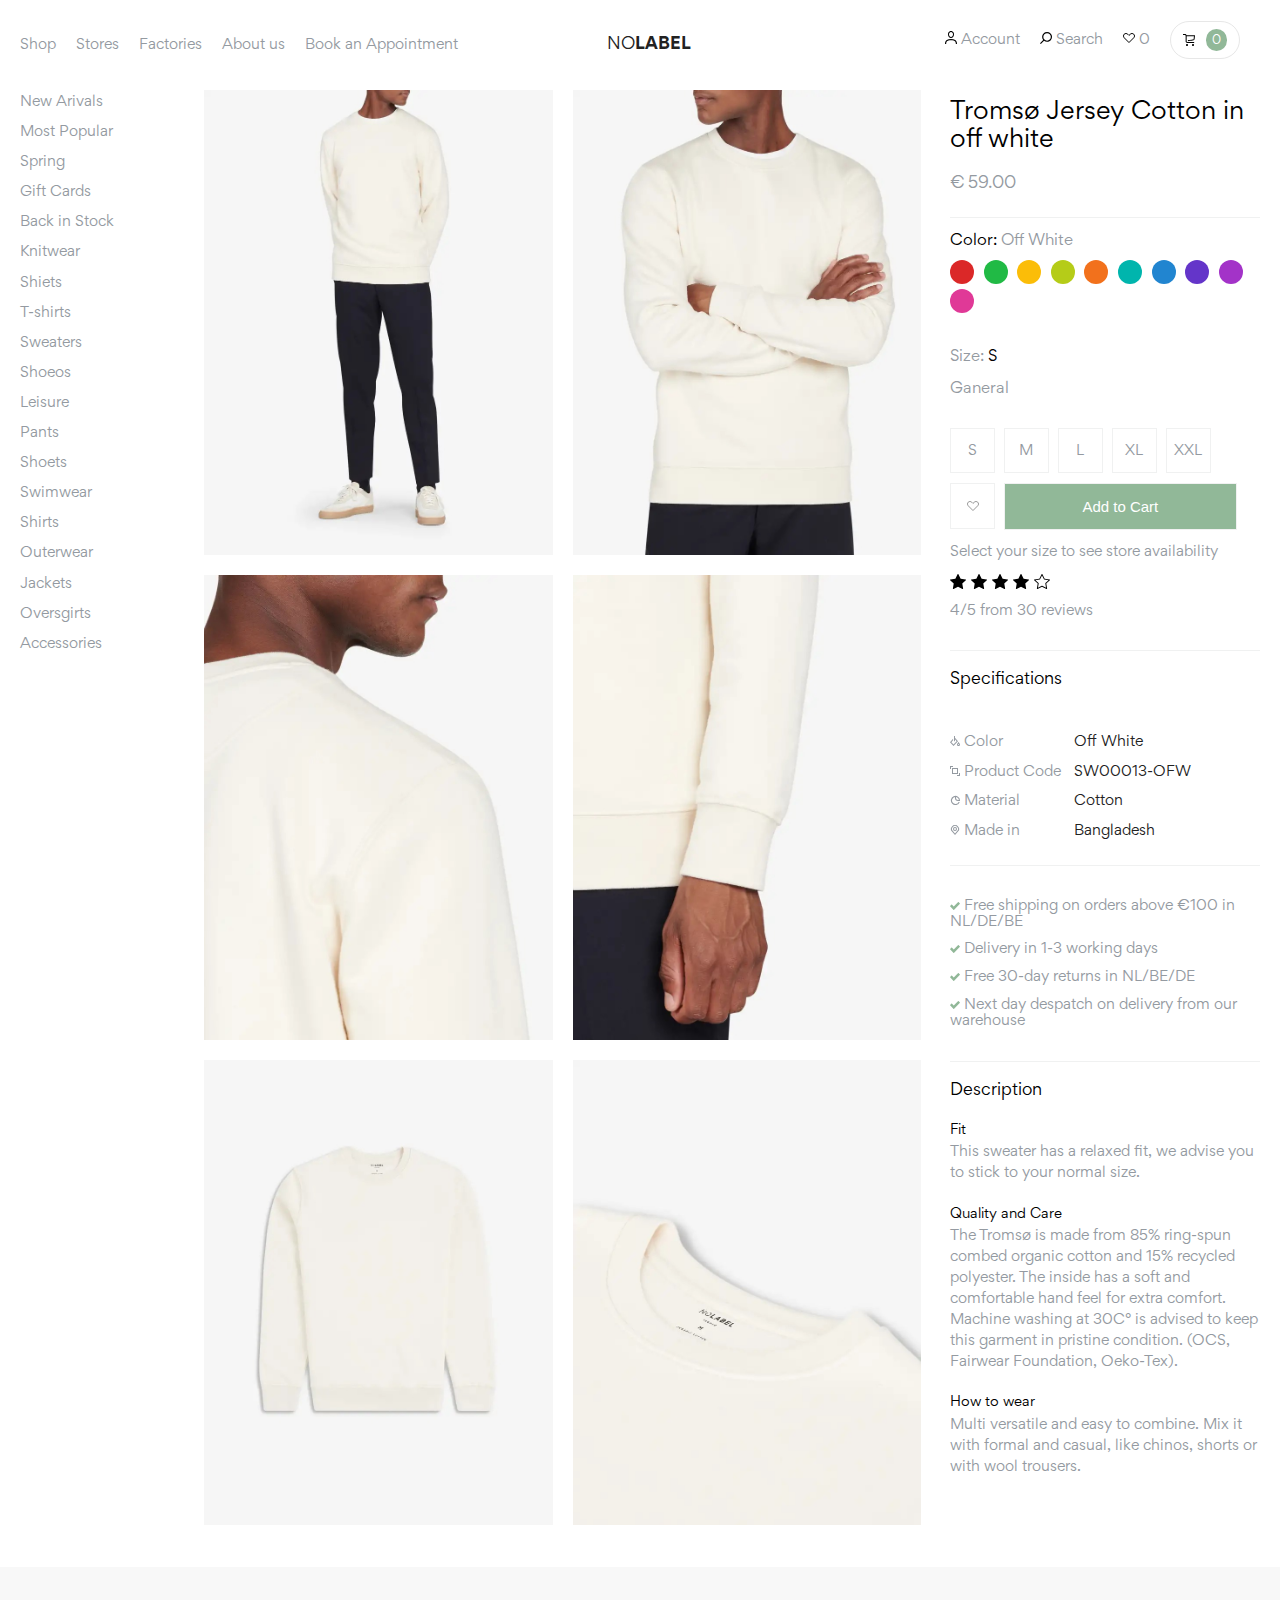
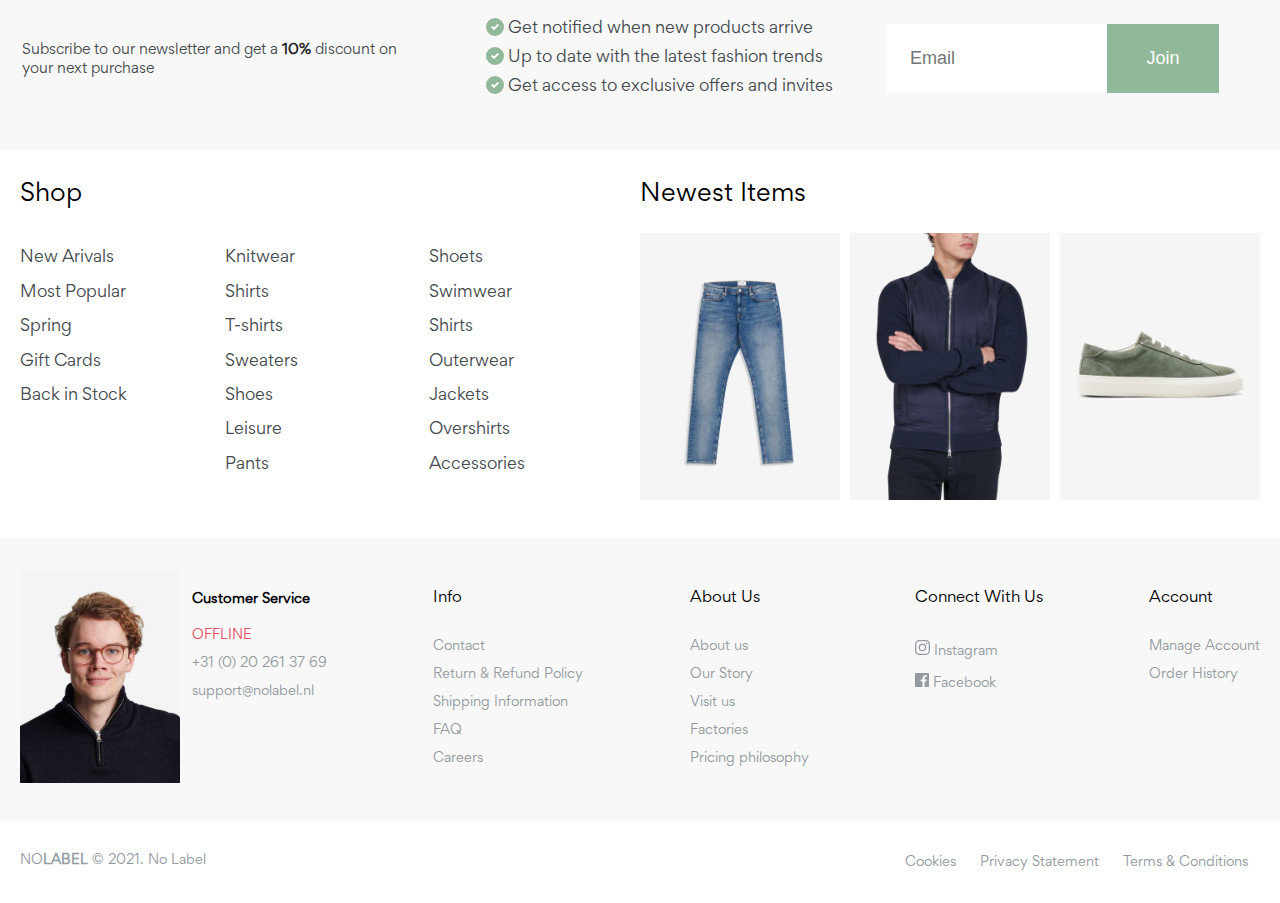
==== commit 8bb3f7e9: "removed some classes" ====
--- a/product.html
+++ b/product.html
@@ -1,21 +1,19 @@
-<!doctype html>
+<!DOCTYPE html>
 <html lang="en">
 
 <head>
     <meta charset="UTF-8" />
-    <meta name="viewport" content="width=device-width, initial-scale=1, user-scalable=no, viewport-fit=cover" />
-    <meta http-equiv="X-UA-Compatible" content="ie=edge" />
+    <meta name="viewport" content="width=device-width, initial-scale=1">
     <title>NoLabeL</title>
     <meta name="author" content="Noah Makmel" />
     <link rel="stylesheet" href="./assets/styles/style.css" />
-    <link rel="stylesheet" href="./assets/styles/product.css" />
     <link rel="icon" href="./assets/images/favico.ico" type="image/x-icon" />
 </head>
 
-<body class="fix_navbar">
+<body>
 
     <!-- ********** | NAVBAR | ********** -->
-    <header class="nav_main">
+    <header>
         <nav class="container">
             <!-- menu lists -->
             <ul>
@@ -26,8 +24,8 @@
                 <li><a href="#">Book an Appointment</a></li>
             </ul>
             <!-- logo -->
-            <div class="nav_center_h">
-                <a href="index.html">
+            <div>
+                <a href="./index.html">
                     NO<span>LABEL</span>
                 </a>
             </div>
@@ -125,10 +123,10 @@
             <div class="container">
                 <ul>
                     <li>
-                        ] <div class="hamburger">
-                            <span class="line"></span>
-                            <span class="line"></span>
-                            <span class="line"></span>
+                        <div class="hamburger">
+                            <span></span>
+                            <span></span>
+                            <span></span>
                         </div>
                     </li>
                     <li>
@@ -138,7 +136,7 @@
                                 fill-rule="evenodd" /></svg>
                     </li>
                 </ul>
-                <div class="nav_center_h">
+                <div>
                     <h3>NO<span>LABEL</span></h3>
                 </div>
                 <ul>
@@ -158,7 +156,6 @@
 
         <!-- ********** | MOBILE MENU | ********** -->
         <nav class="short_mob">
-
             <ul>
                 <li>Shop</li>
                 <li><a href="#">New Arivals </a></li>
@@ -189,7 +186,7 @@
                 </ul>
             </div>
 
-            <div class="about_stories">
+            <div>
                 <p>About Us</p>
                 <p>Stores</p>
             </div>
@@ -217,9 +214,8 @@
     <main>
 
         <section class="shown_side container">
-
             <!-- ********** | Extra Nav | *********** -->
-            <ul class="shop_nav">
+            <ul>
                 <li><a href="#">New Arivals</a></li>
                 <li><a href="#">Most Popular</a></li>
                 <li><a href="#">Spring</a></li>
@@ -347,40 +343,40 @@
 
                 <div class="stars_div">
 
-                    <svg width="16px" height="15px" viewBox="0 0 16 15" xmlns="http://www.w3.org/2000/svg"
+                    <svg width="16px" height="15px" viewbox="0 0 16 15" xmlns="http://www.w3.org/2000/svg"
                         xmlns:xlink="http://www.w3.org/1999/xlink">
-                        <g id="Page-1" stroke="none" stroke-width="1" fill="none" fill-rule="evenodd">
-                            <g id="star-3" fill="#000000" fill-rule="nonzero">
+                        <g stroke="none" stroke-width="1" fill="none" fill-rule="evenodd">
+                            <g fill="#000000" fill-rule="nonzero">
                                 <path
                                     d="M15.9770212,5.69589075 C15.9218964,5.52909441 15.7752408,5.4075367 15.598679,5.38235294 L10.6386065,4.67398292 L8.4203348,0.256782212 C8.34139764,0.099537274 8.17842959,0 8.0000241,0 C7.82158737,0 7.65865056,0.099537274 7.57968215,0.256782212 L5.36131666,4.67398292 L0.401337907,5.38235294 C0.224807413,5.4075367 0.0780892915,5.52909441 0.0229645276,5.69586004 C-0.032191486,5.86265637 0.0138083169,6.04573002 0.141589019,6.16811695 L3.73057364,9.60643721 L2.88345227,14.4614668 C2.8532649,14.6343134 2.92557709,14.8089413 3.06992022,14.9120411 C3.15157612,14.9703323 3.24829446,15 3.34548154,15 C3.42010622,15 3.4949809,14.9825249 3.56354311,14.9470834 L8,12.6548085 L12.4362551,14.9470527 C12.5942232,15.0286542 12.7855661,15.0150795 12.9299092,14.9120104 C13.0742524,14.8089413 13.1465958,14.634252 13.1164397,14.4614054 L12.2690371,9.60643721 L15.8584279,6.16808624 C15.9861774,6.04573002 16.0322084,5.86265637 15.9770212,5.69589075 Z">
                                 </path>
                             </g>
                         </g>
                     </svg>
-                    <svg width="16px" height="15px" viewBox="0 0 16 15" xmlns="http://www.w3.org/2000/svg"
+                    <svg width="16px" height="15px" viewbox="0 0 16 15" xmlns="http://www.w3.org/2000/svg"
                         xmlns:xlink="http://www.w3.org/1999/xlink">
-                        <g id="Page-1" stroke="none" stroke-width="1" fill="none" fill-rule="evenodd">
-                            <g id="star-3" fill="#000000" fill-rule="nonzero">
+                        <g stroke="none" stroke-width="1" fill="none" fill-rule="evenodd">
+                            <g fill="#000000" fill-rule="nonzero">
                                 <path
                                     d="M15.9770212,5.69589075 C15.9218964,5.52909441 15.7752408,5.4075367 15.598679,5.38235294 L10.6386065,4.67398292 L8.4203348,0.256782212 C8.34139764,0.099537274 8.17842959,0 8.0000241,0 C7.82158737,0 7.65865056,0.099537274 7.57968215,0.256782212 L5.36131666,4.67398292 L0.401337907,5.38235294 C0.224807413,5.4075367 0.0780892915,5.52909441 0.0229645276,5.69586004 C-0.032191486,5.86265637 0.0138083169,6.04573002 0.141589019,6.16811695 L3.73057364,9.60643721 L2.88345227,14.4614668 C2.8532649,14.6343134 2.92557709,14.8089413 3.06992022,14.9120411 C3.15157612,14.9703323 3.24829446,15 3.34548154,15 C3.42010622,15 3.4949809,14.9825249 3.56354311,14.9470834 L8,12.6548085 L12.4362551,14.9470527 C12.5942232,15.0286542 12.7855661,15.0150795 12.9299092,14.9120104 C13.0742524,14.8089413 13.1465958,14.634252 13.1164397,14.4614054 L12.2690371,9.60643721 L15.8584279,6.16808624 C15.9861774,6.04573002 16.0322084,5.86265637 15.9770212,5.69589075 Z">
                                 </path>
                             </g>
                         </g>
                     </svg>
-                    <svg width="16px" height="15px" viewBox="0 0 16 15" xmlns="http://www.w3.org/2000/svg"
+                    <svg width="16px" height="15px" viewbox="0 0 16 15" xmlns="http://www.w3.org/2000/svg"
                         xmlns:xlink="http://www.w3.org/1999/xlink">
-                        <g id="Page-1" stroke="none" stroke-width="1" fill="none" fill-rule="evenodd">
-                            <g id="star-3" fill="#000000" fill-rule="nonzero">
+                        <g stroke="none" stroke-width="1" fill="none" fill-rule="evenodd">
+                            <g fill="#000000" fill-rule="nonzero">
                                 <path
                                     d="M15.9770212,5.69589075 C15.9218964,5.52909441 15.7752408,5.4075367 15.598679,5.38235294 L10.6386065,4.67398292 L8.4203348,0.256782212 C8.34139764,0.099537274 8.17842959,0 8.0000241,0 C7.82158737,0 7.65865056,0.099537274 7.57968215,0.256782212 L5.36131666,4.67398292 L0.401337907,5.38235294 C0.224807413,5.4075367 0.0780892915,5.52909441 0.0229645276,5.69586004 C-0.032191486,5.86265637 0.0138083169,6.04573002 0.141589019,6.16811695 L3.73057364,9.60643721 L2.88345227,14.4614668 C2.8532649,14.6343134 2.92557709,14.8089413 3.06992022,14.9120411 C3.15157612,14.9703323 3.24829446,15 3.34548154,15 C3.42010622,15 3.4949809,14.9825249 3.56354311,14.9470834 L8,12.6548085 L12.4362551,14.9470527 C12.5942232,15.0286542 12.7855661,15.0150795 12.9299092,14.9120104 C13.0742524,14.8089413 13.1465958,14.634252 13.1164397,14.4614054 L12.2690371,9.60643721 L15.8584279,6.16808624 C15.9861774,6.04573002 16.0322084,5.86265637 15.9770212,5.69589075 Z">
                                 </path>
                             </g>
                         </g>
                     </svg>
-                    <svg width="16px" height="15px" viewBox="0 0 16 15" xmlns="http://www.w3.org/2000/svg"
+                    <svg width="16px" height="15px" viewbox="0 0 16 15" xmlns="http://www.w3.org/2000/svg"
                         xmlns:xlink="http://www.w3.org/1999/xlink">
-                        <g id="Page-1" stroke="none" stroke-width="1" fill="none" fill-rule="evenodd">
-                            <g id="star-3" fill="#000000" fill-rule="nonzero">
+                        <g stroke="none" stroke-width="1" fill="none" fill-rule="evenodd">
+                            <g fill="#000000" fill-rule="nonzero">
                                 <path
                                     d="M15.9770212,5.69589075 C15.9218964,5.52909441 15.7752408,5.4075367 15.598679,5.38235294 L10.6386065,4.67398292 L8.4203348,0.256782212 C8.34139764,0.099537274 8.17842959,0 8.0000241,0 C7.82158737,0 7.65865056,0.099537274 7.57968215,0.256782212 L5.36131666,4.67398292 L0.401337907,5.38235294 C0.224807413,5.4075367 0.0780892915,5.52909441 0.0229645276,5.69586004 C-0.032191486,5.86265637 0.0138083169,6.04573002 0.141589019,6.16811695 L3.73057364,9.60643721 L2.88345227,14.4614668 C2.8532649,14.6343134 2.92557709,14.8089413 3.06992022,14.9120411 C3.15157612,14.9703323 3.24829446,15 3.34548154,15 C3.42010622,15 3.4949809,14.9825249 3.56354311,14.9470834 L8,12.6548085 L12.4362551,14.9470527 C12.5942232,15.0286542 12.7855661,15.0150795 12.9299092,14.9120104 C13.0742524,14.8089413 13.1465958,14.634252 13.1164397,14.4614054 L12.2690371,9.60643721 L15.8584279,6.16808624 C15.9861774,6.04573002 16.0322084,5.86265637 15.9770212,5.69589075 Z">
                                 </path>
@@ -388,10 +384,10 @@
                         </g>
                     </svg>
 
-                    <svg width="16px" height="15px" viewBox="0 0 16 15" version="1.1" xmlns="http://www.w3.org/2000/svg"
+                    <svg width="16px" height="15px" viewbox="0 0 16 15" version="1.1" xmlns="http://www.w3.org/2000/svg"
                         xmlns:xlink="http://www.w3.org/1999/xlink">
-                        <g id="Page-1" stroke="none" stroke-width="1" fill="none" fill-rule="evenodd">
-                            <g id="star-2" fill="#000000" fill-rule="nonzero">
+                        <g stroke="none" stroke-width="1" fill="none" fill-rule="evenodd">
+                            <g fill="#000000" fill-rule="nonzero">
                                 <path
                                     d="M15.9770354,5.69586742 C15.9219105,5.52907177 15.7752232,5.40754527 15.598661,5.3823309 L10.6386058,4.67396378 L8.4203591,0.25678116 C8.34139046,0.0995368664 8.1784532,0 8.00001597,0 C7.82160998,0 7.65864147,0.0995675782 7.57967284,0.25678116 L5.36130113,4.6739945 L0.401339719,5.3823309 C0.22477748,5.40754527 0.0780901975,5.52910248 0.0229652791,5.69586742 C-0.0321908892,5.86263237 0.0138090427,6.04570527 0.141558854,6.16809169 L3.73055354,9.60642859 L2.88342979,14.4614383 C2.85327359,14.6342535 2.92558598,14.808942 3.06992952,14.91198 C3.2142418,15.0150181 3.40555402,15.0286234 3.56358504,14.9470529 L7.99998472,12.6548488 L12.4362594,14.9470836 C12.504853,14.982525 12.5797279,15 12.6543528,15 C12.7515402,15 12.84829,14.9703324 12.9299149,14.9120108 C13.0742585,14.808942 13.1465708,14.6342842 13.1164146,14.4614383 L12.2690409,9.60642859 L15.8584106,6.1681224 C15.9861916,6.04570527 16.0321916,5.86263237 15.9770354,5.69586742 Z M11.4381984,9.11568512 C11.3276985,9.2215179 11.2772611,9.37403258 11.3033861,9.52347608 L12.0318537,13.6971757 L8.2181719,11.7266161 C8.0816096,11.6560711 7.91845359,11.6560711 7.78189129,11.7266161 L3.96799069,13.6971757 L4.69623961,9.52344537 C4.72230207,9.37400187 4.6718959,9.22154861 4.56145856,9.11571583 L1.47611938,6.15989165 L5.74001931,5.55090784 C5.89270659,5.52910248 6.02464389,5.43487875 6.09295629,5.29891772 L7.99998472,1.50152945 L9.90695065,5.29888701 C9.97526304,5.43484804 10.1072003,5.52910248 10.2598876,5.55090784 L14.5238501,6.15986094 L11.4381984,9.11568512 Z"
                                     id="Shape"></path>
@@ -692,7 +688,7 @@
             </div>
         </nav>
         <!-- Bottom Footer -->
-        <section class="last_footer">
+        <section>
             <div class="container">
                 <div>
                     <span>NO<strong>LABEL</strong></span>
--- a/assets/styles/style.css
+++ b/assets/styles/style.css
@@ -20,6 +20,7 @@
     margin: 0;
     padding: 0;
     font-family: 'Gordita Regular', Verdana, Tahoma, sans-serif;
+    padding-top: 5em;
 }
 
 .container {
@@ -34,9 +35,6 @@
     display: none;
 }
 
-.text-center {
-    text-align: center;
-}
 
 a {
     color: #949aa1;
@@ -54,15 +52,13 @@
 
 p {
     color: #949aa1;
-    font-size: 14px;
-}
-
-.fix_navbar {
-    padding-top: 80px;
-}
+    font-size: 0.875em;
+}
+
+
 
 /* ********** | NAVBAR | ********** */
-.nav_main {
+header {
     position: fixed;
     top: 0;
     width: 100%;
@@ -71,7 +67,7 @@
     background-color: #fff;
 }
 
-.nav_main>.container {
+header>.container {
     display: flex;
     justify-content: space-between;
     padding-top: 0.9375em;
@@ -79,39 +75,39 @@
     align-items: center;
 }
 
-.nav_main>.container a:hover {
+header>.container a:hover {
     left: 0;
 }
 
 
 /* NAVBAR - menu lists */
-.nav_main>.container ul {
+header>.container ul {
     display: flex;
     margin-left: 0;
     padding-left: 0;
     list-style: none;
 }
 
-.nav_main>.container ul li {
+header>.container ul li {
     margin-right: 1.25em;
 }
 
-.nav_main>.container ul a {
+header>.container ul a {
     font-size: 0.875em;
 }
 
 
 /* NAVBAR - logo */
-.nav_center_h {
-    margin-top: -0.1875em;
-}
-
-.nav_center_h a {
+header .container>div {
+    margin-left: -10%;
+}
+
+header .container>div a {
     font-weight: 300;
     color: #222;
 }
 
-.nav_center_h span {
+header .container>div span {
     font-weight: 600;
     font-family: 'Gordita Bold', Verdana, Tahoma, sans-serif;
 }
@@ -154,8 +150,12 @@
     line-height: 2.15em;
 }
 
-@media screen and (max-width: 992px) {
-    .nav_main>.container {
+@media screen and (max-width: 61.9375em) {
+    header .container>div {
+        margin-left: -5%;
+    }
+
+    header>.container {
         display: none;
     }
 
@@ -248,6 +248,9 @@
     margin-right: 1.25em;
 }
 
+.nav_main_mob_navbar ul:nth-child(3) li {
+    margin-right: 0;
+}
 
 .nav_main_mob_navbar .container {
     display: flex;
@@ -256,12 +259,12 @@
 }
 
 
-.hamburger .line {
-    width: 14px;
-    height: 1px;
+.hamburger span {
+    width: 0.875em;
+    height: 0.0625em;
     background-color: #070707;
     display: block;
-    margin: 4px auto;
+    margin: 0.25em auto;
     -webkit-transition: all 0.3s ease-in-out;
     -o-transition: all 0.3s ease-in-out;
     transition: all 0.3s ease-in-out;
@@ -271,22 +274,22 @@
     cursor: pointer;
 }
 
-.hamburger.is-active .line:nth-child(2) {
+.hamburger.is-active span:nth-child(2) {
     opacity: 0;
 }
 
-.hamburger.is-active .line:nth-child(1) {
-    -webkit-transform: translateY(5px) rotate(45deg);
-    -ms-transform: translateY(5px) rotate(45deg);
-    -o-transform: translateY(5px) rotate(45deg);
-    transform: translateY(5px) rotate(45deg);
-}
-
-.hamburger.is-active .line:nth-child(3) {
-    -webkit-transform: translateY(-5px) rotate(-45deg);
-    -ms-transform: translateY(-5px) rotate(-45deg);
-    -o-transform: translateY(-5px) rotate(-45deg);
-    transform: translateY(-5px) rotate(-45deg);
+.hamburger.is-active span:nth-child(1) {
+    -webkit-transform: translateY(0.3125em) rotate(45deg);
+    -ms-transform: translateY(0.3125em) rotate(45deg);
+    -o-transform: translateY(0.3125em) rotate(45deg);
+    transform: translateY(0.3125em) rotate(45deg);
+}
+
+.hamburger.is-active span:nth-child(3) {
+    -webkit-transform: translateY(-0.3125em) rotate(-45deg);
+    -ms-transform: translateY(-0.3125em) rotate(-45deg);
+    -o-transform: translateY(-0.3125em) rotate(-45deg);
+    transform: translateY(-0.3125em) rotate(-45deg);
 }
 
 
@@ -300,9 +303,6 @@
     transition: all .3s;
 }
 
-/* .short_mob.is_open {
-    width: 350px;
-} */
 
 .short_mob ul {
     list-style: none;
@@ -324,11 +324,11 @@
     color: #000;
 }
 
-.short_mob div:nth-child(2) {
-    display: flex;
-}
-
-.about_stories p {
+.short_mob div:nth-of-type(1) {
+    display: flex;
+}
+
+.short_mob div:nth-of-type(2) p {
     color: #949aa1;
     font-size: 0.875em;
     border-bottom: 0.0625em solid #f0f1f1;
@@ -336,7 +336,7 @@
 }
 
 
-@media screen and (min-width: 991px) {
+@media screen and (min-width: 61.9375em) {
     .nav_main_mob_navbar {
         display: none;
     }
@@ -387,7 +387,7 @@
     right: 10%;
 }
 
-@media only screen and (max-width:991px) {
+@media only screen and (max-width:61.9375em) {
     .headerHeading {
         right: unset;
         left: 5%;
@@ -629,7 +629,7 @@
     color: #464b4f;
 }
 
-@media only screen and (max-width:991px) {
+@media only screen and (max-width:61.9375em) {
     .shop_arrivals_main>div ul {
         flex-basis: 100%;
     }
@@ -682,7 +682,7 @@
 
 
 
-@media only screen and (max-width:991px) {
+@media only screen and (max-width:61.9375em) {
     .product-grid {
         margin-bottom: 1.875em
     }
@@ -743,7 +743,7 @@
     color: rgb(231, 77, 101);
 }
 
-@media only screen and (max-width:991px) {
+@media only screen and (max-width:61.9375em) {
     footer nav {
         flex-wrap: wrap;
     }
@@ -754,11 +754,11 @@
 }
 
 /* Bottom Footer */
-.last_footer {
+footer>section {
     background-color: #fff;
 }
 
-.last_footer .container {
+footer>section .container {
     display: flex;
     flex-wrap: wrap;
     align-items: center;
@@ -767,18 +767,18 @@
     justify-content: center;
 }
 
-.last_footer .container>div,
-.last_footer .container>ul {
+footer>section .container>div,
+footer>section .container>ul {
     flex: 1 0 50%;
 }
 
-.last_footer .container>div,
-.last_footer .container>ul a {
+footer>section .container>div,
+footer>section .container>ul a {
     color: #949aa1;
     font-size: 0.8125em;
 }
 
-.last_footer .container>ul {
+footer>section .container>ul {
     display: flex;
     justify-content: flex-end;
     list-style: none;
@@ -786,22 +786,538 @@
     margin: 0;
 }
 
-.last_footer .container>ul li {
+footer>section .container>ul li {
     margin: 0 .75em;
 }
 
-.last_footer .container>ul a:hover {
+footer>section .container>ul a:hover {
     color: #000;
 }
 
-@media only screen and (max-width:991px) {
-    .last_footer .container>div {
+@media only screen and (max-width:61.9375em) {
+    footer>section .container>div {
         text-align: center;
         margin-bottom: 1.5em;
     }
 
-    .last_footer .container>ul {
+    footer>section .container>ul {
         justify-content: center;
+    }
+}
+
+
+/* ********************************** */
+/* ********** | PRODUCTS | ********** */
+/* ********************************** */
+
+/* ********** | MAIN | ********** */
+.shown_side {
+    display: flex;
+}
+
+/* ********** | Extra Nav | *********** */
+.shown_side>ul {
+    list-style: none;
+    padding: 0;
+    margin: 0;
+    flex: 1;
+}
+
+.shown_side>ul a {
+    margin-top: 1em;
+    display: block;
+    font-size: 0.875em;
+}
+
+/* ********** | Mobile Slider | ********** */
+.mobile_slider {
+    display: none;
+    margin: 0 auto 40px;
+}
+
+.mobile_slider div {
+    position: relative;
+}
+
+.mobile_slider img {
+    width: 100%;
+}
+
+.mobile_slider a {
+    cursor: pointer;
+    position: absolute;
+    top: 50%;
+    width: auto;
+    margin-top: -1.375em;
+    padding: 1em;
+    color: #333;
+    font-size: 1.125em;
+    border-radius: 0 0.1875em 0.1875em 0;
+    background-color: rgba(0, 0, 0, 0.1);
+    transition: all .3s;
+}
+
+.mobile_slider .next {
+    left: unset;
+    right: 0;
+    border-radius: 0.1875em 0 0 0.1875em;
+}
+
+.prev:hover,
+.next:hover {
+    background-color: rgba(0, 0, 0, 0.8);
+    left: unset;
+    color: #fff
+}
+
+
+.mobile_slider img {
+    -webkit-animation-name: slidesAnimation;
+    -webkit-animation-duration: 1.5s;
+    animation-name: slidesAnimation;
+    animation-duration: 1.5s;
+}
+
+@-webkit-keyframes slidesAnimation {
+    from {
+        opacity: .4
+    }
+
+    to {
+        opacity: 1
+    }
+}
+
+@keyframes slidesAnimation {
+    from {
+        opacity: .4
+    }
+
+    to {
+        opacity: 1
+    }
+}
+
+@media screen and (max-width: 61.9375em) {
+    .shown_side>ul {
+        display: none;
+    }
+
+    .mobile_slider {
+        display: block;
+    }
+
+    aside {
+        width: 100%;
+    }
+
+    .imagesshown {
+        display: none;
+    }
+
+    .shown_side {
+        flex-wrap: wrap;
+    }
+}
+
+/* ********** | PHOTOS | *********** */
+.imagesshown {
+    display: flex;
+    flex-direction: column;
+    flex: 5;
+    margin-bottom: 2em;
+}
+
+.imagesshown div {
+    display: flex;
+    flex-wrap: wrap;
+    justify-content: center;
+    align-items: center;
+}
+
+.imagesshown img {
+    width: 45%;
+    margin: 0.625em;
+}
+
+@media screen and (max-width: 61.9375em) {
+    .imagesshown {
+        display: none;
+    }
+}
+
+/* ********** | PRODUCT DESIGN & COLORS | ********** */
+aside {
+    flex: 2;
+    display: flex;
+    flex-direction: column;
+}
+
+aside h3 {
+    font-size: 1em;
+    font-weight: 300;
+    border-top: 0.0625em solid #f0f1f1;
+    padding-top: 1.25em;
+}
+
+/* design_head */
+.design_head {
+    border-bottom: 0.0625em solid #f0f1f1;
+    padding-bottom: 1.5em;
+}
+
+.design_head h2 {
+    font-weight: 300;
+    font-size: 1.5em;
+}
+
+.design_head div {
+    color: #949aa1;
+}
+
+/* colors_selector */
+.colors_selector span {
+    color: #000;
+}
+
+.colors_selector p {
+    font-size: 0.9375em;
+    color: #949aa1;
+    margin-bottom: 0.625em;
+}
+
+.colors_selector input[type=radio] {
+    display: none;
+}
+
+.colors_selector input[type=radio]:checked+label span {
+    transform: scale(1.25);
+}
+
+.colors_selector input[type=radio]:checked+label .red {
+    border: 0.125em solid #711313;
+}
+
+.colors_selector input[type=radio]:checked+label .orange {
+    border: 0.125em solid #873a08;
+}
+
+.colors_selector input[type=radio]:checked+label .yellow {
+    border: 0.125em solid #816102;
+}
+
+.colors_selector input[type=radio]:checked+label .olive {
+    border: 0.125em solid #505a0b;
+}
+
+.colors_selector input[type=radio]:checked+label .green {
+    border: 0.125em solid #0e4e1d;
+}
+
+.colors_selector input[type=radio]:checked+label .teal {
+    border: 0.125em solid #003633;
+}
+
+.colors_selector input[type=radio]:checked+label .blue {
+    border: 0.125em solid #103f62;
+}
+
+.colors_selector input[type=radio]:checked+label .violet {
+    border: 0.125em solid #321a64;
+}
+
+.colors_selector input[type=radio]:checked+label .purple {
+    border: 0.125em solid #501962;
+}
+
+.colors_selector input[type=radio]:checked+label .pink {
+    border: 0.125em solid #851554;
+}
+
+.colors_selector label {
+    display: inline-block;
+    width: 1.5em;
+    height: 1.5em;
+    margin-right: .35em;
+    cursor: pointer;
+    border-radius: 50%;
+}
+
+.colors_selector label:hover span {
+    transform: scale(1.25);
+}
+
+.colors_selector label span {
+    display: block;
+    border-radius: 50%;
+    width: 100%;
+    height: 100%;
+    transition: transform 0.2s ease-in-out;
+}
+
+.colors_selector label span.red {
+    background: #DB2828;
+}
+
+.colors_selector label span.orange {
+    background: #F2711C;
+}
+
+.colors_selector label span.yellow {
+    background: #FBBD08;
+}
+
+.colors_selector label span.olive {
+    background: #B5CC18;
+}
+
+.colors_selector label span.green {
+    background: #21BA45;
+}
+
+.colors_selector label span.teal {
+    background: #00B5AD;
+}
+
+.colors_selector label span.blue {
+    background: #2185D0;
+}
+
+.colors_selector label span.violet {
+    background: #6435C9;
+}
+
+.colors_selector label span.purple {
+    background: #A333C8;
+}
+
+.colors_selector label span.pink {
+    background: #E03997;
+}
+
+
+/* size_main */
+.size_main {
+    margin-top: 1.875em;
+}
+
+.size_main div {
+    display: flex;
+}
+
+.size_main span {
+    color: #000;
+}
+
+.size_main p {
+    font-size: 0.9375em;
+    color: #949aa1;
+    margin-bottom: 0.625em;
+}
+
+
+.size_main input[type=radio] {
+    display: none;
+}
+
+.size_main label,
+.fav_btn {
+    margin-right: 0.625em;
+    background-color: #fff;
+    font-size: 0.875em;
+    height: 3.225em;
+    width: 3.225em;
+    border: 0.0313em solid #f0f1f1;
+    color: #949aa1;
+    cursor: pointer;
+    transition: all .3s;
+    display: flex;
+    align-items: center;
+    justify-content: center;
+}
+
+.size_main label:hover {
+    color: #000;
+    background: #f0f1f1;
+}
+
+.size_main input[type=radio]:checked+label {
+    background-color: #f5f5f5;
+}
+
+/* fav_cart_btns */
+.fav_cart_btns {
+    margin-top: 0.625em;
+    display: flex;
+}
+
+.fav_btn svg {
+    stroke: #777a7c;
+}
+
+.fav_btn:hover svg path {
+    fill: #777a7c;
+}
+
+.cart_btn {
+    background-color: #91b898;
+    font-size: 0.75em;
+    height: 3.125em;
+    border: 0.0313em solid #f0f1f1;
+    font-size: 0.9375em;
+    color: #fff;
+    cursor: pointer;
+    text-align: center;
+    padding: 0 25%;
+    margin-left: 0;
+    transition: opacity .3s;
+}
+
+.cart_btn:hover {
+    opacity: 80%;
+}
+
+/* stars_div */
+.stars_div {
+    display: flex;
+}
+
+.stars_div svg {
+    margin-right: 5px;
+}
+
+/* specification_main */
+.specification {
+    list-style: none;
+    padding: 0;
+}
+
+.specification li {
+    display: flex;
+    justify-content: space-between;
+    margin-top: 0.8375em;
+}
+
+.specification div {
+    color: #949aa1;
+    font-size: 0.875em;
+}
+
+.specification div:nth-child(1) {
+    flex-basis: 40%;
+}
+
+.specification div:nth-child(2) {
+    flex-basis: 60%;
+    color: #222;
+}
+
+/* chiipng */
+.chiipng {
+    border-top: 0.0625em solid #f0f1f1;
+    padding-top: 1.25em;
+    margin-top: 0.625em;
+    padding-left: 0;
+    list-style: none;
+}
+
+.chiipng li {
+    font-size: 0.875em;
+    color: #949aa1;
+    margin-top: 0.8375em;
+}
+
+/* fit_quality */
+.fit_quality h5 {
+    font-weight: 300;
+    margin-bottom: 0;
+}
+
+.fit_quality p {
+    line-height: 1.5em;
+    margin-top: 0.3125em;
+}
+
+
+/* ********** | PRODUCT SUBSCRIBE SECTION | **********  */
+.subscribe_small {
+    background-color: #f8f8f8;
+}
+
+.subscribe_small>div {
+    padding-top: 2em;
+    padding-bottom: 2em;
+    display: flex;
+    justify-content: space-around;
+}
+
+.subscribe_small div div {
+    flex-basis: 33%;
+    display: flex;
+    align-items: center;
+    justify-content: center;
+}
+
+.subscribe_small p {
+    color: #464b4f;
+}
+
+.subscribe_small p span {
+    font-weight: 600;
+    color: #222;
+    line-height: 1.5em;
+}
+
+.subscribe_small ul {
+    list-style: none;
+}
+
+.subscribe_small li {
+    color: #464b4f;
+    line-height: 1.8em;
+}
+
+.subscribe_small li svg {
+    position: relative;
+    top: 3px
+}
+
+.subscribe_small form {
+    display: flex;
+    justify-content: center;
+    align-items: center;
+}
+
+.subscribe_small input {
+    min-width: 12.5em;
+    max-width: 20%;
+    height: 3.875em;
+    padding-left: 1.25em;
+    border: none;
+    font-size: 1.125em;
+    font-weight: 300;
+}
+
+.subscribe_small button {
+    background-color: #91b898;
+    margin-left: -0.3125em;
+    min-width: 6.25em;
+    max-width: 9.375em;
+    height: 3.875em;
+    border: none;
+    font-size: 1.125em;
+    font-weight: 300;
+    cursor: pointer;
+    color: #fff;
+}
+
+@media only screen and (max-width:61.9375em) {
+    .subscribe_small>div {
+        flex-wrap: wrap;
+    }
+
+    .subscribe_small div div {
+        flex-basis: 100%;
     }
 }
 
@@ -814,8 +1330,15 @@
     src: local('Gordita Regular'), url('../fonts/Gordita Regular.woff') format('woff');
 }
 
-
 @font-face {
+    font-family: 'Gordita Bold';
+    font-style: normal;
+    font-weight: normal;
+    src: local('Gordita Bold'), url('../fonts/Gordita Bold.woff') format('woff');
+}
+
+
+/* @font-face {
     font-family: 'Gordita Regular Italic';
     font-style: normal;
     font-weight: normal;
@@ -868,18 +1391,10 @@
     font-style: normal;
     font-weight: normal;
     src: local('Gordita Medium Italic'), url('../fonts/Gordita Medium Italic.woff') format('woff');
-}
-
-
-@font-face {
-    font-family: 'Gordita Bold';
-    font-style: normal;
-    font-weight: normal;
-    src: local('Gordita Bold'), url('../fonts/Gordita Bold.woff') format('woff');
-}
-
-
-@font-face {
+} */
+
+
+/* @font-face {
     font-family: 'Gordita Bold Italic';
     font-style: normal;
     font-weight: normal;
@@ -916,4 +1431,4 @@
     font-style: normal;
     font-weight: normal;
     src: local('Gordita Ultra Italic'), url('../fonts/Gordita Ultra Italic.woff') format('woff');
-}+} */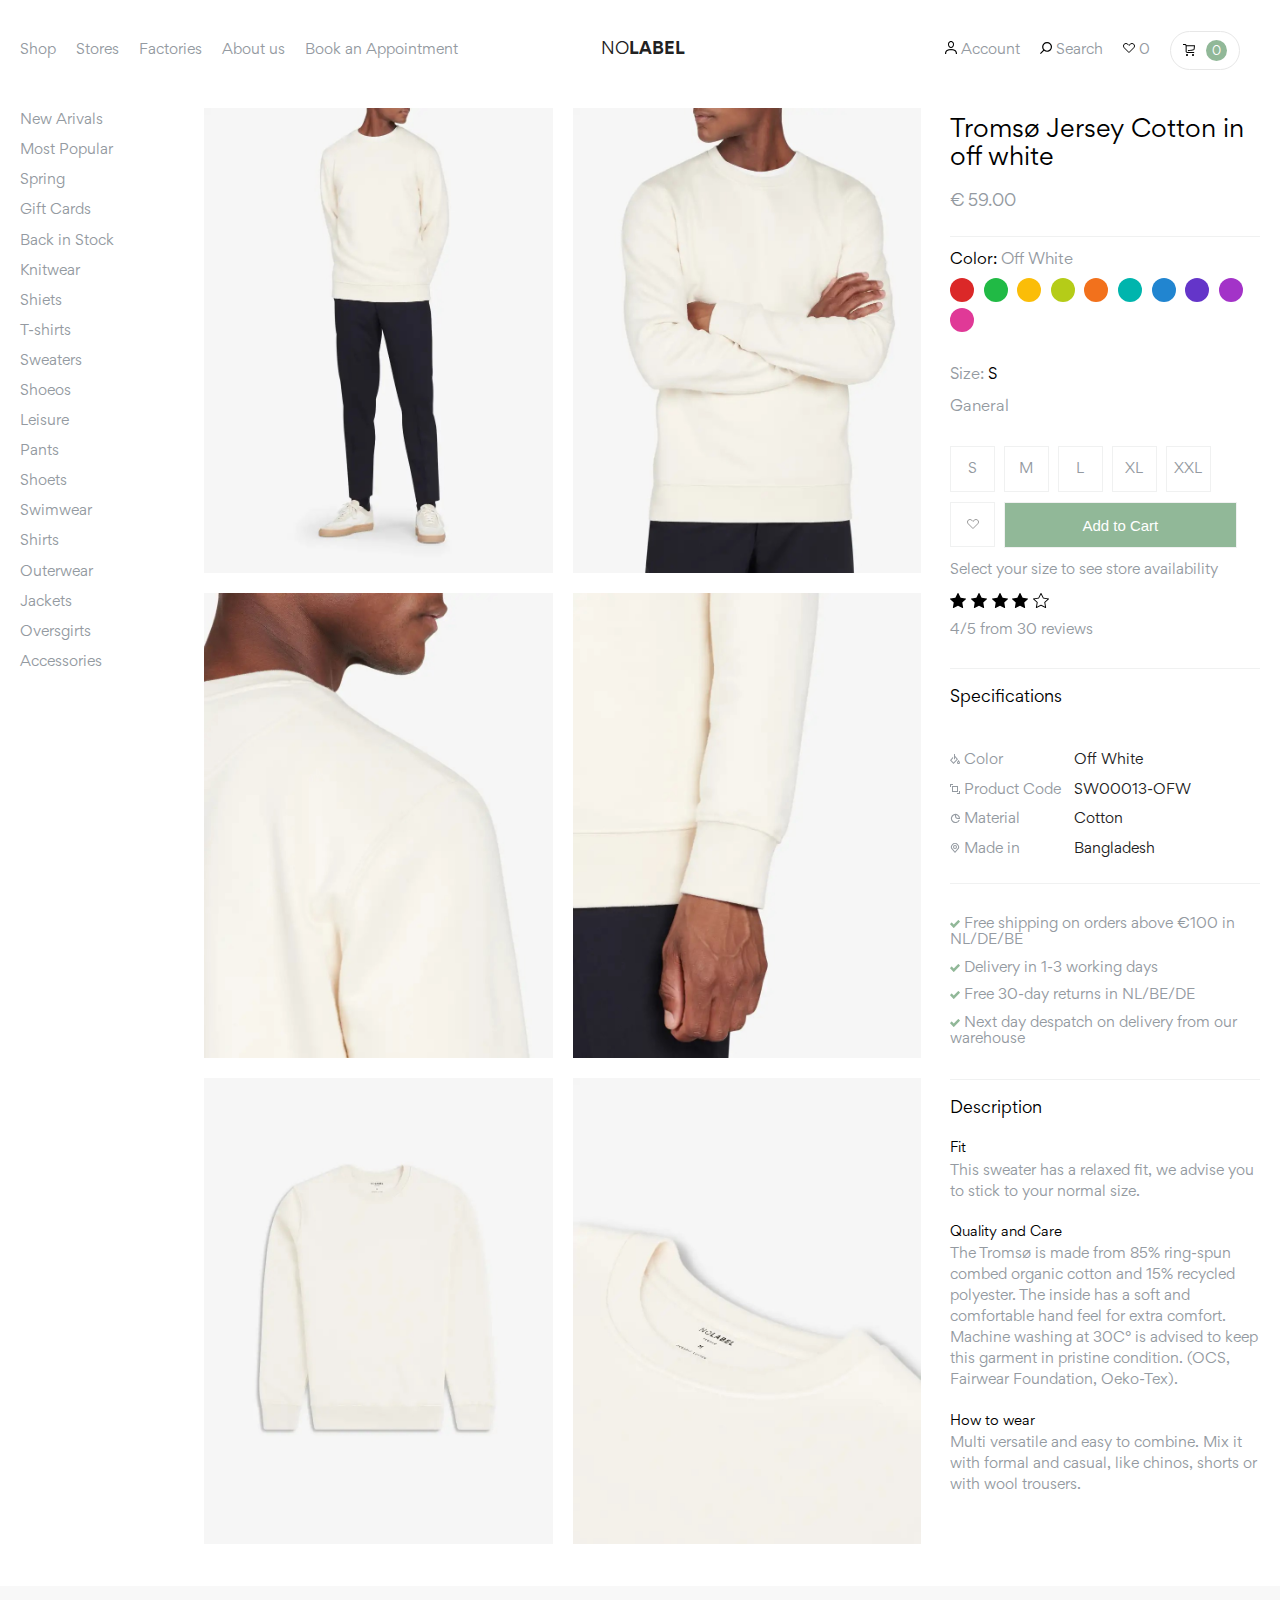
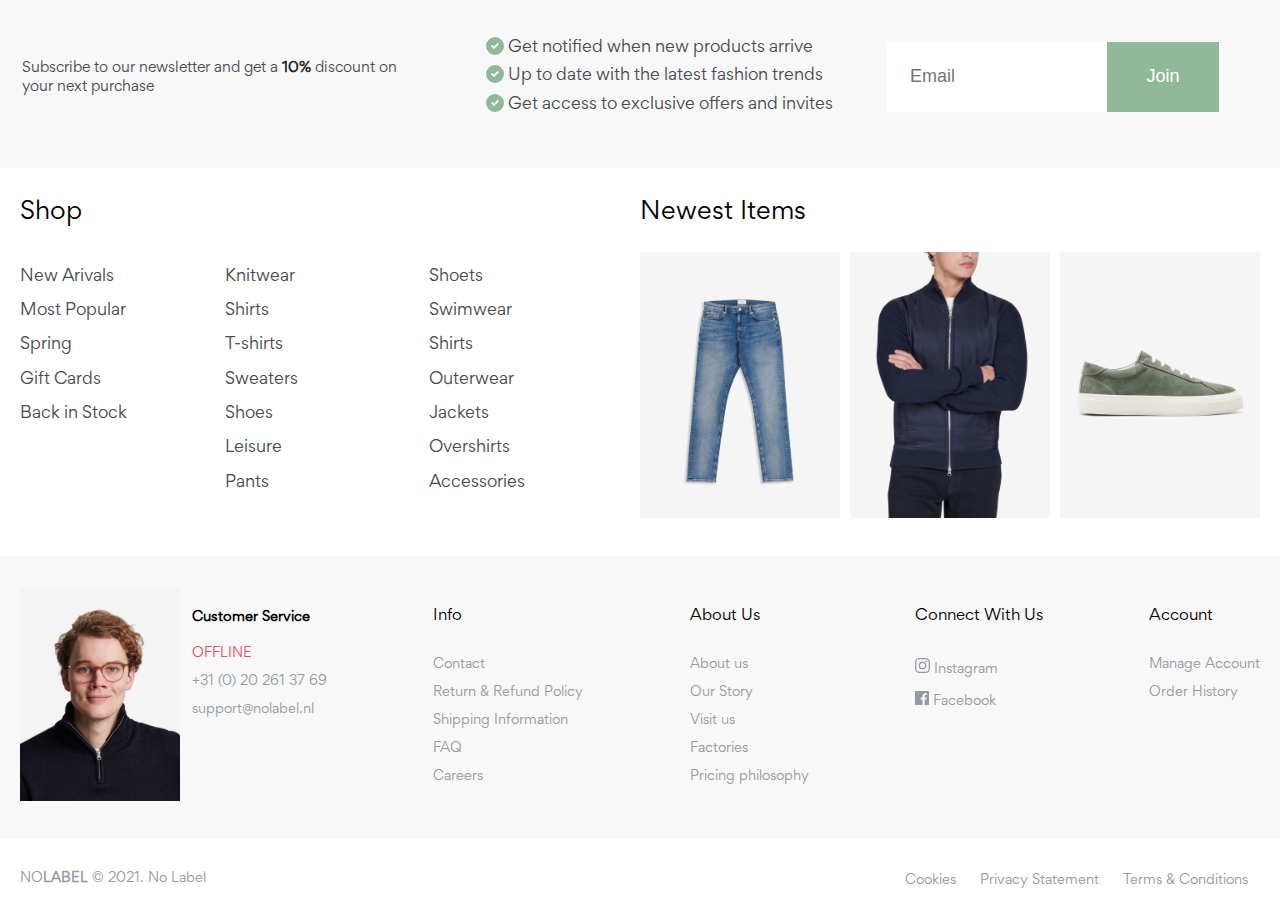
==== commit 24ca6fe1: "slider fixes; reduced some classes" ====
--- a/product.html
+++ b/product.html
@@ -3,7 +3,7 @@
 
 <head>
     <meta charset="UTF-8" />
-    <meta name="viewport" content="width=device-width, initial-scale=1">
+    <meta name="viewport" content="width=device-width, initial-scale=1" />
     <title>NoLabeL</title>
     <meta name="author" content="Noah Makmel" />
     <link rel="stylesheet" href="./assets/styles/style.css" />
@@ -257,17 +257,18 @@
             <!-- ********** | PHOTOS | *********** -->
             <div class="imagesshown">
                 <div>
-                    <img src="./assets/images/back01.jpg" alt="">
-                    <img src="./assets/images/back02.jpg" alt="">
-                    <img src="./assets/images/back03.jpg" alt="">
-                    <img src="./assets/images/back04.jpg" alt="">
-                    <img src="./assets/images/back05.jpg" alt="">
-                    <img src="./assets/images/back06.jpg" alt="">
+                    <img src="./assets/images/back01.jpg" alt="" />
+                    <img src="./assets/images/back02.jpg" alt="" />
+                    <img src="./assets/images/back03.jpg" alt="" />
+                    <img src="./assets/images/back04.jpg" alt="" />
+                    <img src="./assets/images/back05.jpg" alt="" />
+                    <img src="./assets/images/back06.jpg" alt="" />
                 </div>
             </div>
 
             <!-- ********** | PRODUCT DESIGN & COLORS | ********** -->
-            <aside>
+            <aside> <!--https://www.w3schools.com/tags/tag_aside.aspayed-->
+                
                 <div class="design_head">
                     <h2>Tromsø Jersey Cotton in off white</h2>
                     <div>€ 59.00</div>
@@ -396,9 +397,11 @@
                     </svg>
 
                 </div>
+
                 <p>4/5 from 30 reviews</p>
 
                 <h3>Specifications</h3>
+                
                 <ul class="specification">
                     <li>
                         <div>
@@ -562,57 +565,56 @@
 
         <!-- ********** | MENU BEFORE FOOTER SECTION | ********** -->
         <section class="container before_footer">
-            <!-- Shop Arrivals -->
-            <div class="shop_arrivals_main">
-                <h3>Shop</h3>
-                <div>
-                    <ul>
-                        <li><a href="#">New Arivals </a></li>
-                        <li><a href="#">Most Popular</a></li>
-                        <li><a href="#">Spring</a></li>
-                        <li><a href="#">Gift Cards</a></li>
-                        <li><a href="#">Back in Stock</a></li>
-                    </ul>
-                    <ul>
-                        <li><a href="#">Knitwear </a></li>
-                        <li><a href="#">Shirts</a></li>
-                        <li><a href="#">T-shirts</a></li>
-                        <li><a href="#">Sweaters</a></li>
-                        <li><a href="#">Shoes</a></li>
-                        <li><a href="#">Leisure</a></li>
-                        <li><a href="#">Pants</a></li>
-                    </ul>
-                    <ul>
-                        <li><a href="#">Shoets </a></li>
-                        <li><a href="#">Swimwear</a></li>
-                        <li><a href="#">Shirts</a></li>
-                        <li><a href="#">Outerwear</a></li>
-                        <li><a href="#">Jackets</a></li>
-                        <li><a href="#">Overshirts</a></li>
-                        <li><a href="#">Accessories</a></li>
-                    </ul>
-                </div>
-            </div>
-
-            <!-- New Items -->
-            <div class="pic_arrivals_main">
-                <h3>Newest Items</h3>
-                <div>
-                    <a href="#">
-                        <img class="pic-1" alt="" src="./assets/images/img12.jpg" />
-                        <img class="pic-2" alt="" src="./assets/images/img13.jpg" />
-                    </a>
-                    <a href="#">
-                        <img class="pic-1" alt="" src="./assets/images/img14.jpg" />
-                        <img class="pic-2" alt="" src="./assets/images/img15.jpg" />
-                    </a>
-                    <a href="#">
-                        <img class="pic-1" alt="" src="./assets/images/img16.jpg" />
-                        <img class="pic-2" alt="" src="./assets/images/img17.jpg" />
-                    </a>
-                </div>
-            </div>
-        </section>
+			<!-- Shop Arrivals -->
+			<div>
+				<h3>Shop</h3>
+				<div>
+					<ul>
+						<li><a href="#">New Arivals </a></li>
+						<li><a href="#">Most Popular</a></li>
+						<li><a href="#">Spring</a></li>
+						<li><a href="#">Gift Cards</a></li>
+						<li><a href="#">Back in Stock</a></li>
+					</ul>
+					<ul>
+						<li><a href="#">Knitwear </a></li>
+						<li><a href="#">Shirts</a></li>
+						<li><a href="#">T-shirts</a></li>
+						<li><a href="#">Sweaters</a></li>
+						<li><a href="#">Shoes</a></li>
+						<li><a href="#">Leisure</a></li>
+						<li><a href="#">Pants</a></li>
+					</ul>
+					<ul>
+						<li><a href="#">Shoets </a></li>
+						<li><a href="#">Swimwear</a></li>
+						<li><a href="#">Shirts</a></li>
+						<li><a href="#">Outerwear</a></li>
+						<li><a href="#">Jackets</a></li>
+						<li><a href="#">Overshirts</a></li>
+						<li><a href="#">Accessories</a></li>
+					</ul>
+				</div>
+			</div>
+			<!-- New Items -->
+			<div>
+				<h3>Newest Items</h3>
+				<div>
+					<a href="product.html">
+						<img class="pic-1" alt="" src="./assets/images/img12.jpg" />
+						<img class="pic-2" alt="" src="./assets/images/img13.jpg" />
+					</a>
+					<a href="product.html">
+						<img class="pic-1" alt="" src="./assets/images/img14.jpg" />
+						<img class="pic-2" alt="" src="./assets/images/img15.jpg" />
+					</a>
+					<a href="product.html">
+						<img class="pic-1" alt="" src="./assets/images/img16.jpg" />
+						<img class="pic-2" alt="" src="./assets/images/img17.jpg" />
+					</a>
+				</div>
+			</div>
+		</section>
 
 
     </main>
@@ -623,7 +625,7 @@
         <nav class="container">
             <div>
                 <div>
-                    <img src="./assets/images/CS_Tom.jpg" alt="">
+                    <img src="./assets/images/CS_Tom.jpg" alt="" />
                 </div>
                 <div>
                     <h5>Customer Service</h5>
@@ -707,4 +709,4 @@
     <script src="./assets/scripts/scripts.js"></script>
 </body>
 
-</html>+</html>
--- a/assets/styles/style.css
+++ b/assets/styles/style.css
@@ -20,7 +20,7 @@
     margin: 0;
     padding: 0;
     font-family: 'Gordita Regular', Verdana, Tahoma, sans-serif;
-    padding-top: 5em;
+    padding-top: 6.133em;
 }
 
 .container {
@@ -35,7 +35,6 @@
     display: none;
 }
 
-
 a {
     color: #949aa1;
     text-decoration: none;
@@ -49,12 +48,16 @@
     color: #000;
 }
 
-
 p {
     color: #949aa1;
     font-size: 0.875em;
 }
 
+@media screen and (max-width: 61.9375em) {
+    body {
+        padding-top: 4.375em;
+    }
+}
 
 
 /* ********** | NAVBAR | ********** */
@@ -86,6 +89,7 @@
     margin-left: 0;
     padding-left: 0;
     list-style: none;
+    align-items: center;
 }
 
 header>.container ul li {
@@ -99,7 +103,7 @@
 
 /* NAVBAR - logo */
 header .container>div {
-    margin-left: -10%;
+    margin-left: -11%;
 }
 
 header .container>div a {
@@ -119,7 +123,6 @@
     border-radius: 1.8em;
     display: block;
     padding: 0.55em .85em;
-    margin-top: -0.75em;
     display: flex;
     align-items: center;
 }
@@ -349,7 +352,7 @@
 /* ********** | TEXT SLIDER | ********** */
 #slider {
     width: 100%;
-    height: 5em;
+    height: 3.625em;
     overflow: hidden;
     background-color: #f8f8f8;
 }
@@ -357,9 +360,8 @@
 #slider ul {
     position: relative;
     margin: 0;
-    margin-top: 0.625em;
     padding: 0;
-    transition: all 1s;
+    transition: all 1s ease-in-out;
     list-style: none;
 }
 
@@ -381,37 +383,37 @@
     position: relative;
 }
 
-.headerHeading {
+.hero>div {
     position: absolute;
     top: 25%;
     right: 10%;
 }
 
 @media only screen and (max-width:61.9375em) {
-    .headerHeading {
+    .hero>div {
         right: unset;
         left: 5%;
     }
 }
 
 
-.headerHeading h3 {
+.hero>div h3 {
     color: #fff;
     font-size: 3.125em;
     margin-bottom: 0.625em;
     font-weight: 300;
     width: 100%;
-    max-width: 380px;
-}
-
-.headerHeading p {
+    max-width: 23.75em;
+}
+
+.hero>div p {
     color: #fff;
     font-size: 1.25em;
     margin-top: 0;
     font-weight: 300;
 }
 
-.headerHeading a {
+.hero>div a {
     margin-top: 2.5em;
     font-size: 1.25em;
     padding: 0.625em 1.5625em;
@@ -422,7 +424,7 @@
     line-height: 1.5em;
 }
 
-.headerHeading a:hover {
+.hero>div a:hover {
     background-color: #ebebeb;
     left: 0;
 }
@@ -439,36 +441,36 @@
     text-align: center;
 }
 
-.newshow {
+.main_show .container>div {
     display: flex;
     justify-content: space-around;
     flex-wrap: wrap;
 }
 
-.newshow>div {
+.main_show .container>div article {
     display: flex;
     flex-direction: column;
     align-items: center;
 }
 
-.newshow img {
+.main_show .container>div img {
     width: 100%;
     max-width: 40em;
 }
 
-.newshow h4 {
+.main_show .container>div h4 {
     font-size: 1.5em;
     font-weight: 300;
     margin-bottom: 0;
 }
 
-.newshow p {
+.main_show .container>div p {
     color: #949aa1;
     text-align: center;
     font-size: 1em;
 }
 
-.newshow a {
+.main_show .container>div a {
     display: block;
     font-size: 1em;
     padding: 1em 1.5em;
@@ -476,12 +478,12 @@
     margin-bottom: 4em;
 }
 
-.newshow a:hover {
+.main_show .container>div a:hover {
     left: 0;
     border: 0.0313em solid #464b4f;
 }
 
-.extra_img {
+.main_show div:nth-of-type(2) {
     background: url('../images/asset-10.jpeg') top center no-repeat;
     background-size: cover;
     width: 100%;
@@ -489,44 +491,44 @@
 }
 
 /* ********** | PRODUCT SECTION | ********** */
-.product_sec {
+.main_show div:nth-of-type(3) {
     display: flex;
     justify-content: center;
     flex-wrap: wrap;
     margin-top: 6.25em;
 }
 
-.product_sec>a {
+.main_show div:nth-of-type(3)>a {
     width: 16.25em;
     margin-bottom: 1.25em;
     display: block;
 }
 
-.product_sec>a:hover {
+.main_show div:nth-of-type(3)>a:hover {
     left: 0;
 }
 
-.product_sec p {
+.main_show div:nth-of-type(3) p {
     font-size: 0.875em;
     margin-top: 0;
     color: #464b4f;
 }
 
-.product_sec p span {
+.main_show div:nth-of-type(3) p span {
     display: inline-block;
     margin-left: 0.8125em;
     color: #949aa1;
     font-size: 0.8125em;
 }
 
-.product_sec img {
+.main_show div:nth-of-type(3) img {
     width: 16em;
     margin-bottom: 0.8125em;
 }
 
 
 /* ********** | SUBSCRIBE SECTION | **********  */
-.subscribe {
+.main_show div:nth-of-type(4) {
     margin-top: 6.25em;
     background: url('../images/img11.jpg') center top no-repeat;
     background-size: cover;
@@ -538,7 +540,7 @@
     margin-bottom: 3em;
 }
 
-.subscribe>div {
+.main_show div:nth-of-type(4)>div {
     display: flex;
     align-items: center;
     justify-content: center;
@@ -546,7 +548,7 @@
     padding-bottom: 10%;
 }
 
-.subscribe h2 {
+.main_show div:nth-of-type(4) h2 {
     font-size: 3.4375em;
     color: #fff;
     font-weight: 300;
@@ -554,7 +556,7 @@
     text-align: center;
 }
 
-.subscribe p {
+.main_show div:nth-of-type(4) p {
     font-size: 1.25em;
     margin-top: 1.25em;
     color: #ffffff;
@@ -562,13 +564,13 @@
     text-align: center;
 }
 
-.subscribe form {
+.main_show div:nth-of-type(4) form {
     display: flex;
     justify-content: center;
     align-items: center;
 }
 
-.subscribe input {
+.main_show div:nth-of-type(4) input {
     min-width: 12.5em;
     max-width: 20%;
     height: 3.875em;
@@ -578,7 +580,7 @@
     font-weight: 300;
 }
 
-.subscribe button {
+.main_show div:nth-of-type(4) button {
     background-color: #91b898;
     margin-left: -0.3125em;
     min-width: 6.25em;
@@ -599,76 +601,75 @@
     padding-bottom: 2em;
 }
 
-.shop_arrivals_main,
-.pic_arrivals_main {
+.before_footer>div {
     flex: 1 0 50%;
 }
 
-.shop_arrivals_main h3,
-.pic_arrivals_main h3 {
+.before_footer h3 {
     font-size: 1.5em;
     font-weight: 300;
     margin: 0 0 1em 0;
 }
 
-.shop_arrivals_main>div {
+.before_footer>div div {
     display: flex;
     flex-wrap: wrap;
 }
 
-.shop_arrivals_main>div ul {
+.before_footer>div div ul {
     margin: 0;
     padding: 0;
     flex-basis: 33%;
     list-style: none;
 }
 
-.shop_arrivals_main>div ul a {
+.before_footer>div div ul a {
     margin-top: 1em;
     display: block;
     color: #464b4f;
 }
 
 @media only screen and (max-width:61.9375em) {
-    .shop_arrivals_main>div ul {
+    .before_footer>div div ul {
         flex-basis: 100%;
     }
 }
 
 
 /* New Items */
-.pic_arrivals_main>div {
+
+.before_footer div:nth-of-type(2)>div {
     display: flex;
     flex-wrap: wrap;
     justify-content: space-between;
 }
 
-.pic_arrivals_main a:hover {
+.before_footer div:nth-of-type(2) a:hover {
     left: 0;
 }
 
-.pic_arrivals_main a {
+.before_footer div:nth-of-type(2) a {
     display: block;
     width: 12.5em;
     position: relative
 }
 
-.pic_arrivals_main a img {
+.before_footer div:nth-of-type(2) a img {
     width: 100%;
     height: auto
 }
 
 /* Hover Animation */
-.pic_arrivals_main a .pic-1 {
+.before_footer div:nth-of-type(2) a .pic-1 {
     opacity: 1;
     transition: all .5s ease-out 0s
 }
 
-.pic_arrivals_main a:hover .pic-1 {
+.before_footer div:nth-of-type(2) a:hover .pic-1 {
     opacity: 0
 }
 
-.pic_arrivals_main a .pic-2 {
+.before_footer div:nth-of-type(2) a .pic-2 {
     position: absolute;
     top: 0;
     left: 0;
@@ -676,7 +677,7 @@
     transition: all .5s ease-out 0s
 }
 
-.pic_arrivals_main a:hover .pic-2 {
+.before_footer div:nth-of-type(2) a:hover .pic-2 {
     opacity: 1
 }
 
@@ -832,7 +833,7 @@
 /* ********** | Mobile Slider | ********** */
 .mobile_slider {
     display: none;
-    margin: 0 auto 40px;
+    margin: 0 auto 2.5em;
 }
 
 .mobile_slider div {
@@ -961,6 +962,7 @@
 }
 
 /* design_head */
+
 .design_head {
     border-bottom: 0.0625em solid #f0f1f1;
     padding-bottom: 1.5em;
@@ -1183,7 +1185,7 @@
 }
 
 .stars_div svg {
-    margin-right: 5px;
+    margin-right: 0.3em;
 }
 
 /* specification_main */
@@ -1279,7 +1281,7 @@
 
 .subscribe_small li svg {
     position: relative;
-    top: 3px
+    top: 0.1875em;
 }
 
 .subscribe_small form {
